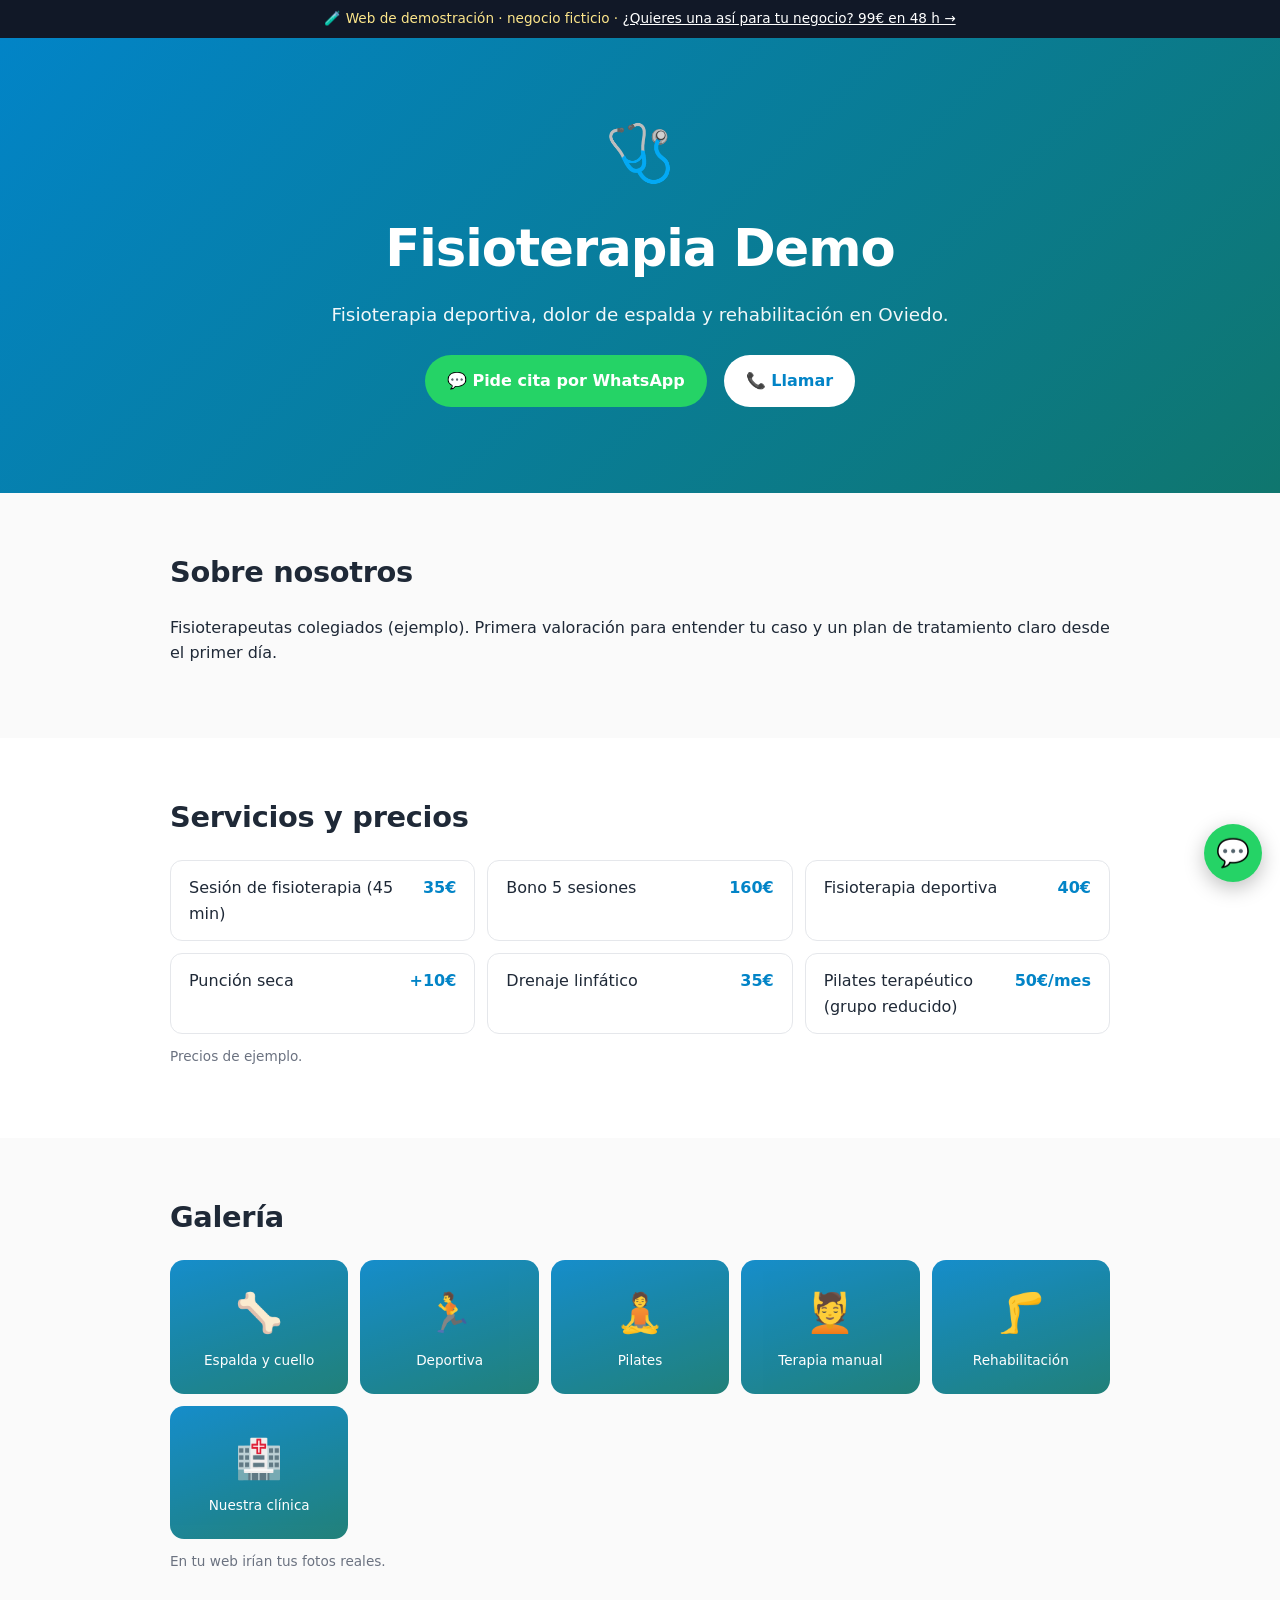
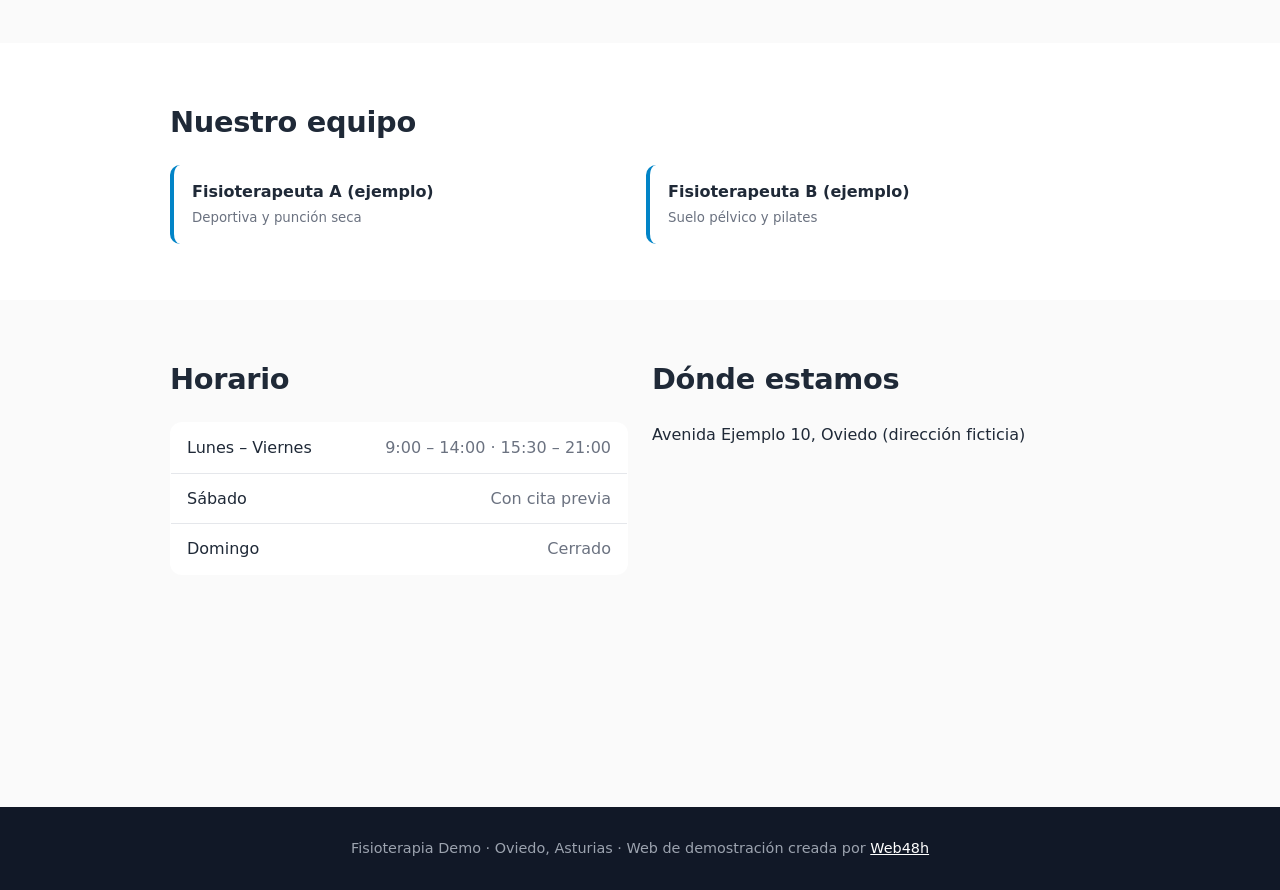
==== site/demo-fisioterapia/index.html @ c32708bf "Web48h offer page + 3 demo one-pagers" ====
<!DOCTYPE html>
<html lang="es"><head><meta charset="utf-8"><meta name="viewport" content="width=device-width, initial-scale=1">
<title>Fisioterapia Demo · Clínica de fisioterapia en Oviedo (web de demostración)</title>
<meta name="description" content="Fisioterapia deportiva, dolor de espalda y rehabilitación en Oviedo. — Web de demostración de un negocio ficticio.">
<meta name="robots" content="noindex">
<style>
:root{--c1:#0284c7;--c2:#0f766e;--ink:#1f2937;--muted:#6b7280;--line:#e5e7eb}
*{box-sizing:border-box}body{margin:0;font-family:system-ui,-apple-system,"Segoe UI",Roboto,Arial,sans-serif;color:var(--ink);line-height:1.6;background:#fafafa}
.demo-bar{background:#111827;color:#fde68a;text-align:center;font-size:.85rem;padding:8px 12px}
.demo-bar a{color:#fff}
.wrap{max-width:980px;margin:0 auto;padding:0 20px}
.hero{background:linear-gradient(135deg,var(--c1),var(--c2));color:#fff;padding:70px 0 80px;text-align:center}
.hero .e{font-size:3.5rem}.hero h1{font-size:clamp(2rem,6vw,3.2rem);margin:.2em 0;letter-spacing:-.02em}
.hero p{font-size:1.15rem;opacity:.95;max-width:620px;margin:0 auto 20px}
.btn{display:inline-block;padding:13px 22px;border-radius:999px;font-weight:700;text-decoration:none;margin:6px}
.wa{background:#25d366;color:#fff}.call{background:#fff;color:var(--c1)}
section{padding:56px 0}h2{font-size:1.8rem;margin:0 0 20px;letter-spacing:-.01em}
.svc{display:grid;grid-template-columns:repeat(auto-fit,minmax(260px,1fr));gap:12px}
.svc div{background:#fff;border:1px solid var(--line);border-radius:12px;padding:14px 18px;display:flex;justify-content:space-between;gap:10px}
.svc b{color:var(--c1);white-space:nowrap}
.gal{display:grid;grid-template-columns:repeat(auto-fit,minmax(150px,1fr));gap:12px}
.ph{aspect-ratio:4/3;border-radius:14px;background:linear-gradient(160deg,var(--c1),var(--c2));color:#fff;display:flex;flex-direction:column;align-items:center;justify-content:center;font-size:2.4rem;opacity:.92}
.ph span{font-size:.85rem;margin-top:6px}
.two{display:grid;grid-template-columns:repeat(auto-fit,minmax(280px,1fr));gap:24px}
table{width:100%;border-collapse:collapse;background:#fff;border-radius:12px;overflow:hidden;border:1px solid var(--line)}
td{padding:12px 16px;border-bottom:1px solid var(--line)}td:last-child{text-align:right;color:var(--muted)}
iframe{width:100%;height:280px;border:0;border-radius:12px}
.cards{display:grid;grid-template-columns:repeat(auto-fit,minmax(240px,1fr));gap:12px}
.cards div{background:#fff;border-left:4px solid var(--c1);border-radius:10px;padding:14px 18px}
.cards small{color:var(--muted)}
.float{position:fixed;right:18px;bottom:18px;background:#25d366;color:#fff;width:58px;height:58px;border-radius:50%;display:flex;align-items:center;justify-content:center;font-size:1.7rem;text-decoration:none;box-shadow:0 6px 20px rgba(0,0,0,.25)}
footer{background:#111827;color:#9ca3af;padding:30px 0;text-align:center;font-size:.9rem}footer a{color:#fff}
</style></head><body>
<div class="demo-bar">🧪 Web de demostración · negocio ficticio · <a href="../">¿Quieres una así para tu negocio? 99€ en 48 h →</a></div>
<header class="hero"><div class="wrap">
<div class="e">🩺</div><h1>Fisioterapia Demo</h1><p>Fisioterapia deportiva, dolor de espalda y rehabilitación en Oviedo.</p>
<a class="btn wa" href="#" onclick="alert('Demo: aquí iría el enlace a tu WhatsApp');return false">💬 Pide cita por WhatsApp</a>
<a class="btn call" href="#" onclick="alert('Demo: aquí iría tu teléfono');return false">📞 Llamar</a>
</div></header>
<section><div class="wrap"><h2>Sobre nosotros</h2><p>Fisioterapeutas colegiados (ejemplo). Primera valoración para entender tu caso y un plan de tratamiento claro desde el primer día.</p></div></section>
<section style="background:#fff"><div class="wrap"><h2>Servicios y precios</h2><div class="svc"><div><span>Sesión de fisioterapia (45 min)</span><b>35€</b></div><div><span>Bono 5 sesiones</span><b>160€</b></div><div><span>Fisioterapia deportiva</span><b>40€</b></div><div><span>Punción seca</span><b>+10€</b></div><div><span>Drenaje linfático</span><b>35€</b></div><div><span>Pilates terapéutico (grupo reducido)</span><b>50€/mes</b></div></div>
<p style="color:#6b7280;font-size:.85rem;margin-top:12px">Precios de ejemplo.</p></div></section>
<section><div class="wrap"><h2>Galería</h2><div class="gal"><div class="ph">🦴<span>Espalda y cuello</span></div><div class="ph">🏃<span>Deportiva</span></div><div class="ph">🧘<span>Pilates</span></div><div class="ph">💆<span>Terapia manual</span></div><div class="ph">🦵<span>Rehabilitación</span></div><div class="ph">🏥<span>Nuestra clínica</span></div></div>
<p style="color:#6b7280;font-size:.85rem;margin-top:12px">En tu web irían tus fotos reales.</p></div></section>
<section style="background:#fff"><div class="wrap"><h2>Nuestro equipo</h2><div class="cards"><div><b>Fisioterapeuta A (ejemplo)</b><br><small>Deportiva y punción seca</small></div><div><b>Fisioterapeuta B (ejemplo)</b><br><small>Suelo pélvico y pilates</small></div></div></div></section>
<section><div class="wrap two">
<div><h2>Horario</h2><table><tr><td>Lunes – Viernes</td><td>9:00 – 14:00 · 15:30 – 21:00</td></tr><tr><td>Sábado</td><td>Con cita previa</td></tr><tr><td>Domingo</td><td>Cerrado</td></tr></table></div>
<div><h2>Dónde estamos</h2><p style="margin-top:0">Avenida Ejemplo 10, Oviedo (dirección ficticia)</p>
<iframe loading="lazy" title="Mapa Oviedo" src="https://www.google.com/maps?q=Oviedo,+Asturias&output=embed"></iframe></div>
</div></section>
<footer><div class="wrap">Fisioterapia Demo · Oviedo, Asturias · Web de demostración creada por <a href="../">Web48h</a></div></footer>
<a class="float" href="#" aria-label="WhatsApp" onclick="alert('Demo: aquí iría el enlace a tu WhatsApp');return false">💬</a>
</body></html>
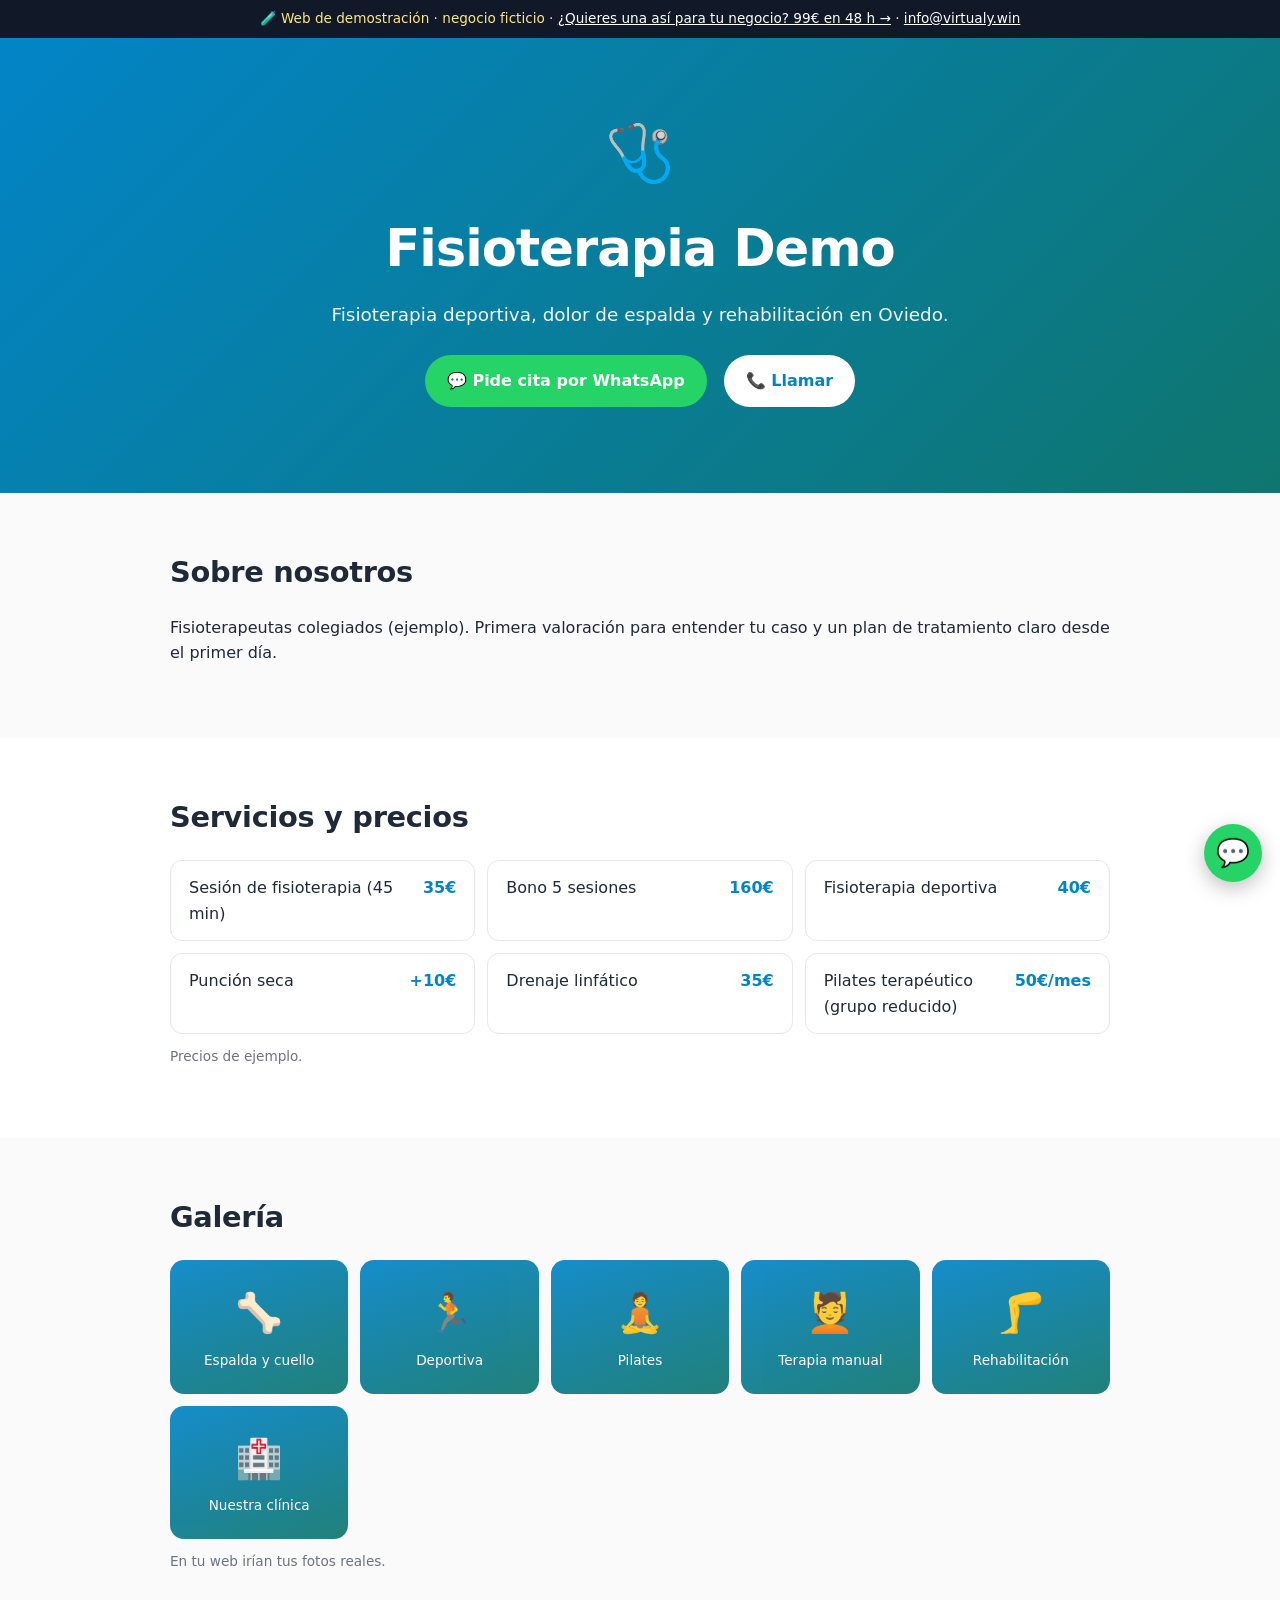
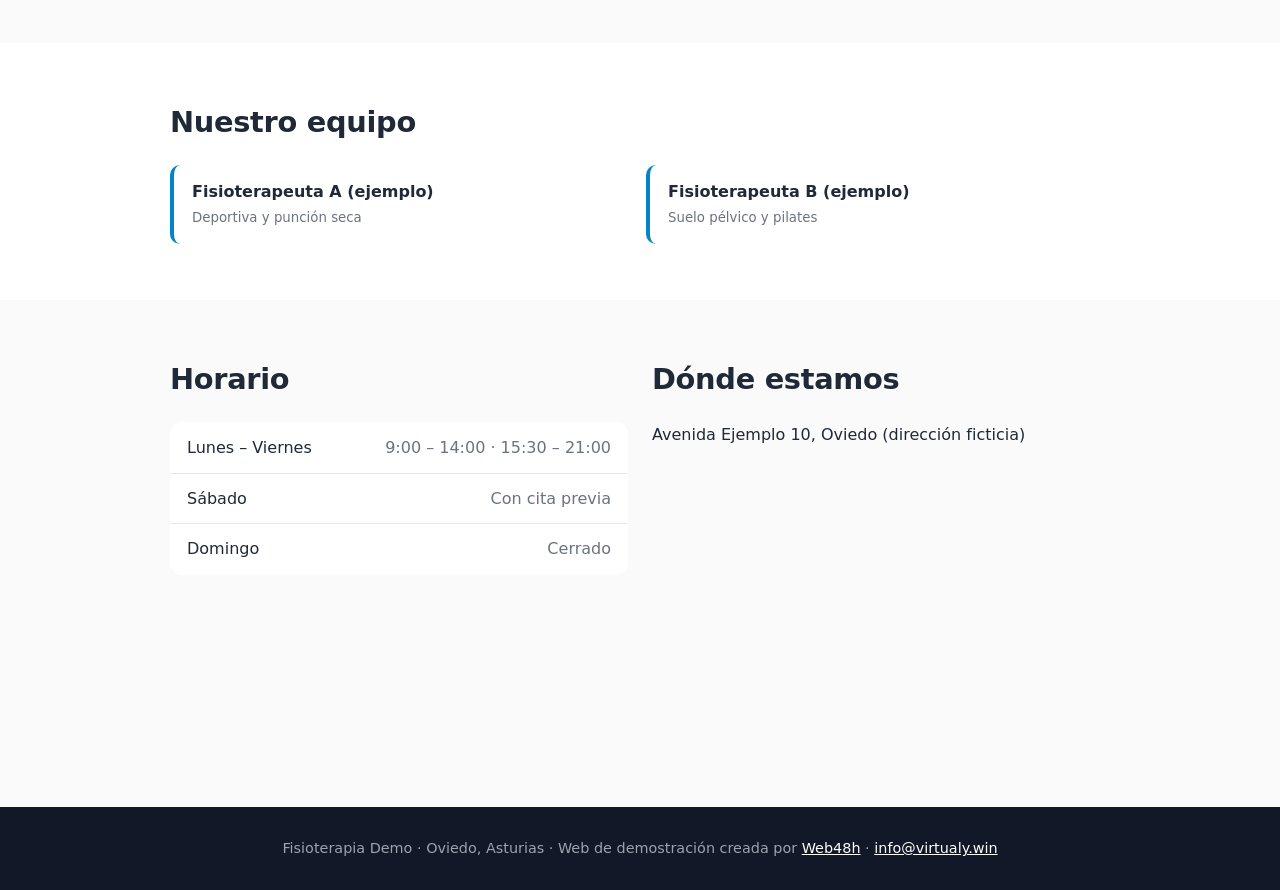
==== commit b7da3ae2: "Use info@virtualy.win as contact address" ====
--- a/site/demo-fisioterapia/index.html
+++ b/site/demo-fisioterapia/index.html
@@ -31,7 +31,7 @@
 .float{position:fixed;right:18px;bottom:18px;background:#25d366;color:#fff;width:58px;height:58px;border-radius:50%;display:flex;align-items:center;justify-content:center;font-size:1.7rem;text-decoration:none;box-shadow:0 6px 20px rgba(0,0,0,.25)}
 footer{background:#111827;color:#9ca3af;padding:30px 0;text-align:center;font-size:.9rem}footer a{color:#fff}
 </style></head><body>
-<div class="demo-bar">🧪 Web de demostración · negocio ficticio · <a href="../">¿Quieres una así para tu negocio? 99€ en 48 h →</a></div>
+<div class="demo-bar">🧪 Web de demostración · negocio ficticio · <a href="../">¿Quieres una así para tu negocio? 99€ en 48 h →</a> · <a href="mailto:info@virtualy.win?subject=Quiero%20mi%20web%20en%2048h">info@virtualy.win</a></div>
 <header class="hero"><div class="wrap">
 <div class="e">🩺</div><h1>Fisioterapia Demo</h1><p>Fisioterapia deportiva, dolor de espalda y rehabilitación en Oviedo.</p>
 <a class="btn wa" href="#" onclick="alert('Demo: aquí iría el enlace a tu WhatsApp');return false">💬 Pide cita por WhatsApp</a>
@@ -48,6 +48,6 @@
 <div><h2>Dónde estamos</h2><p style="margin-top:0">Avenida Ejemplo 10, Oviedo (dirección ficticia)</p>
 <iframe loading="lazy" title="Mapa Oviedo" src="https://www.google.com/maps?q=Oviedo,+Asturias&output=embed"></iframe></div>
 </div></section>
-<footer><div class="wrap">Fisioterapia Demo · Oviedo, Asturias · Web de demostración creada por <a href="../">Web48h</a></div></footer>
+<footer><div class="wrap">Fisioterapia Demo · Oviedo, Asturias · Web de demostración creada por <a href="../">Web48h</a> · <a href="mailto:info@virtualy.win?subject=Quiero%20mi%20web%20en%2048h">info@virtualy.win</a></div></footer>
 <a class="float" href="#" aria-label="WhatsApp" onclick="alert('Demo: aquí iría el enlace a tu WhatsApp');return false">💬</a>
 </body></html>
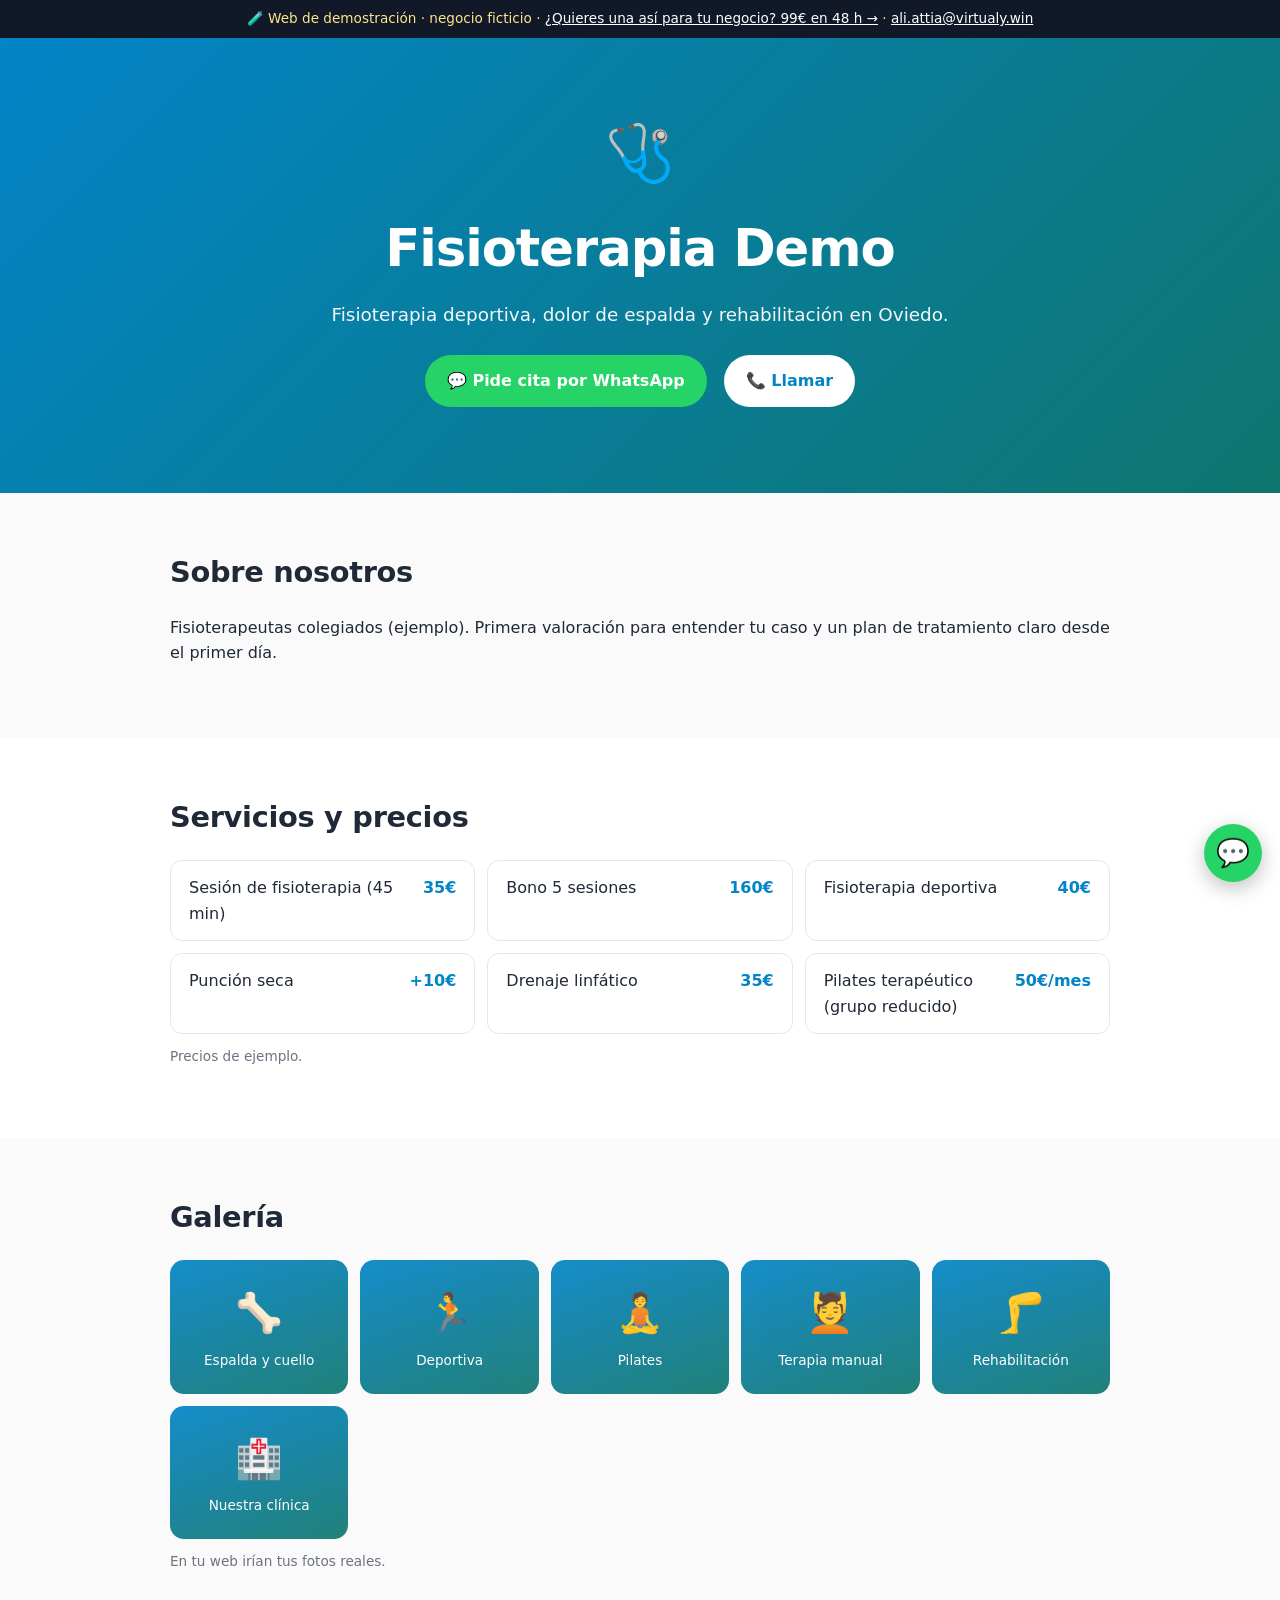
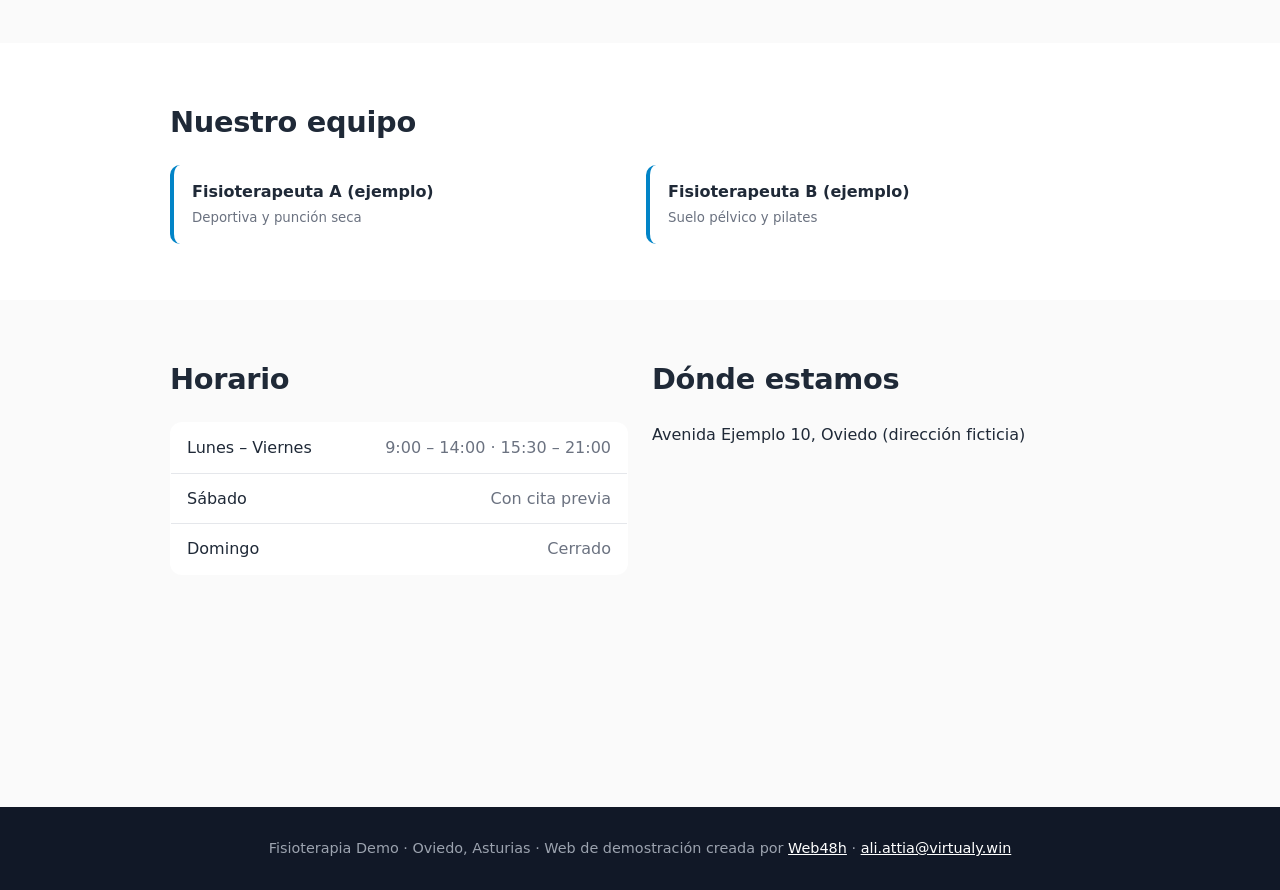
==== commit ee53b315: "Contact: ali.attia@virtualy.win" ====
--- a/site/demo-fisioterapia/index.html
+++ b/site/demo-fisioterapia/index.html
@@ -31,7 +31,7 @@
 .float{position:fixed;right:18px;bottom:18px;background:#25d366;color:#fff;width:58px;height:58px;border-radius:50%;display:flex;align-items:center;justify-content:center;font-size:1.7rem;text-decoration:none;box-shadow:0 6px 20px rgba(0,0,0,.25)}
 footer{background:#111827;color:#9ca3af;padding:30px 0;text-align:center;font-size:.9rem}footer a{color:#fff}
 </style></head><body>
-<div class="demo-bar">🧪 Web de demostración · negocio ficticio · <a href="../">¿Quieres una así para tu negocio? 99€ en 48 h →</a> · <a href="mailto:info@virtualy.win?subject=Quiero%20mi%20web%20en%2048h">info@virtualy.win</a></div>
+<div class="demo-bar">🧪 Web de demostración · negocio ficticio · <a href="../">¿Quieres una así para tu negocio? 99€ en 48 h →</a> · <a href="mailto:ali.attia@virtualy.win?subject=Quiero%20mi%20web%20en%2048h">ali.attia@virtualy.win</a></div>
 <header class="hero"><div class="wrap">
 <div class="e">🩺</div><h1>Fisioterapia Demo</h1><p>Fisioterapia deportiva, dolor de espalda y rehabilitación en Oviedo.</p>
 <a class="btn wa" href="#" onclick="alert('Demo: aquí iría el enlace a tu WhatsApp');return false">💬 Pide cita por WhatsApp</a>
@@ -48,6 +48,6 @@
 <div><h2>Dónde estamos</h2><p style="margin-top:0">Avenida Ejemplo 10, Oviedo (dirección ficticia)</p>
 <iframe loading="lazy" title="Mapa Oviedo" src="https://www.google.com/maps?q=Oviedo,+Asturias&output=embed"></iframe></div>
 </div></section>
-<footer><div class="wrap">Fisioterapia Demo · Oviedo, Asturias · Web de demostración creada por <a href="../">Web48h</a> · <a href="mailto:info@virtualy.win?subject=Quiero%20mi%20web%20en%2048h">info@virtualy.win</a></div></footer>
+<footer><div class="wrap">Fisioterapia Demo · Oviedo, Asturias · Web de demostración creada por <a href="../">Web48h</a> · <a href="mailto:ali.attia@virtualy.win?subject=Quiero%20mi%20web%20en%2048h">ali.attia@virtualy.win</a></div></footer>
 <a class="float" href="#" aria-label="WhatsApp" onclick="alert('Demo: aquí iría el enlace a tu WhatsApp');return false">💬</a>
 </body></html>
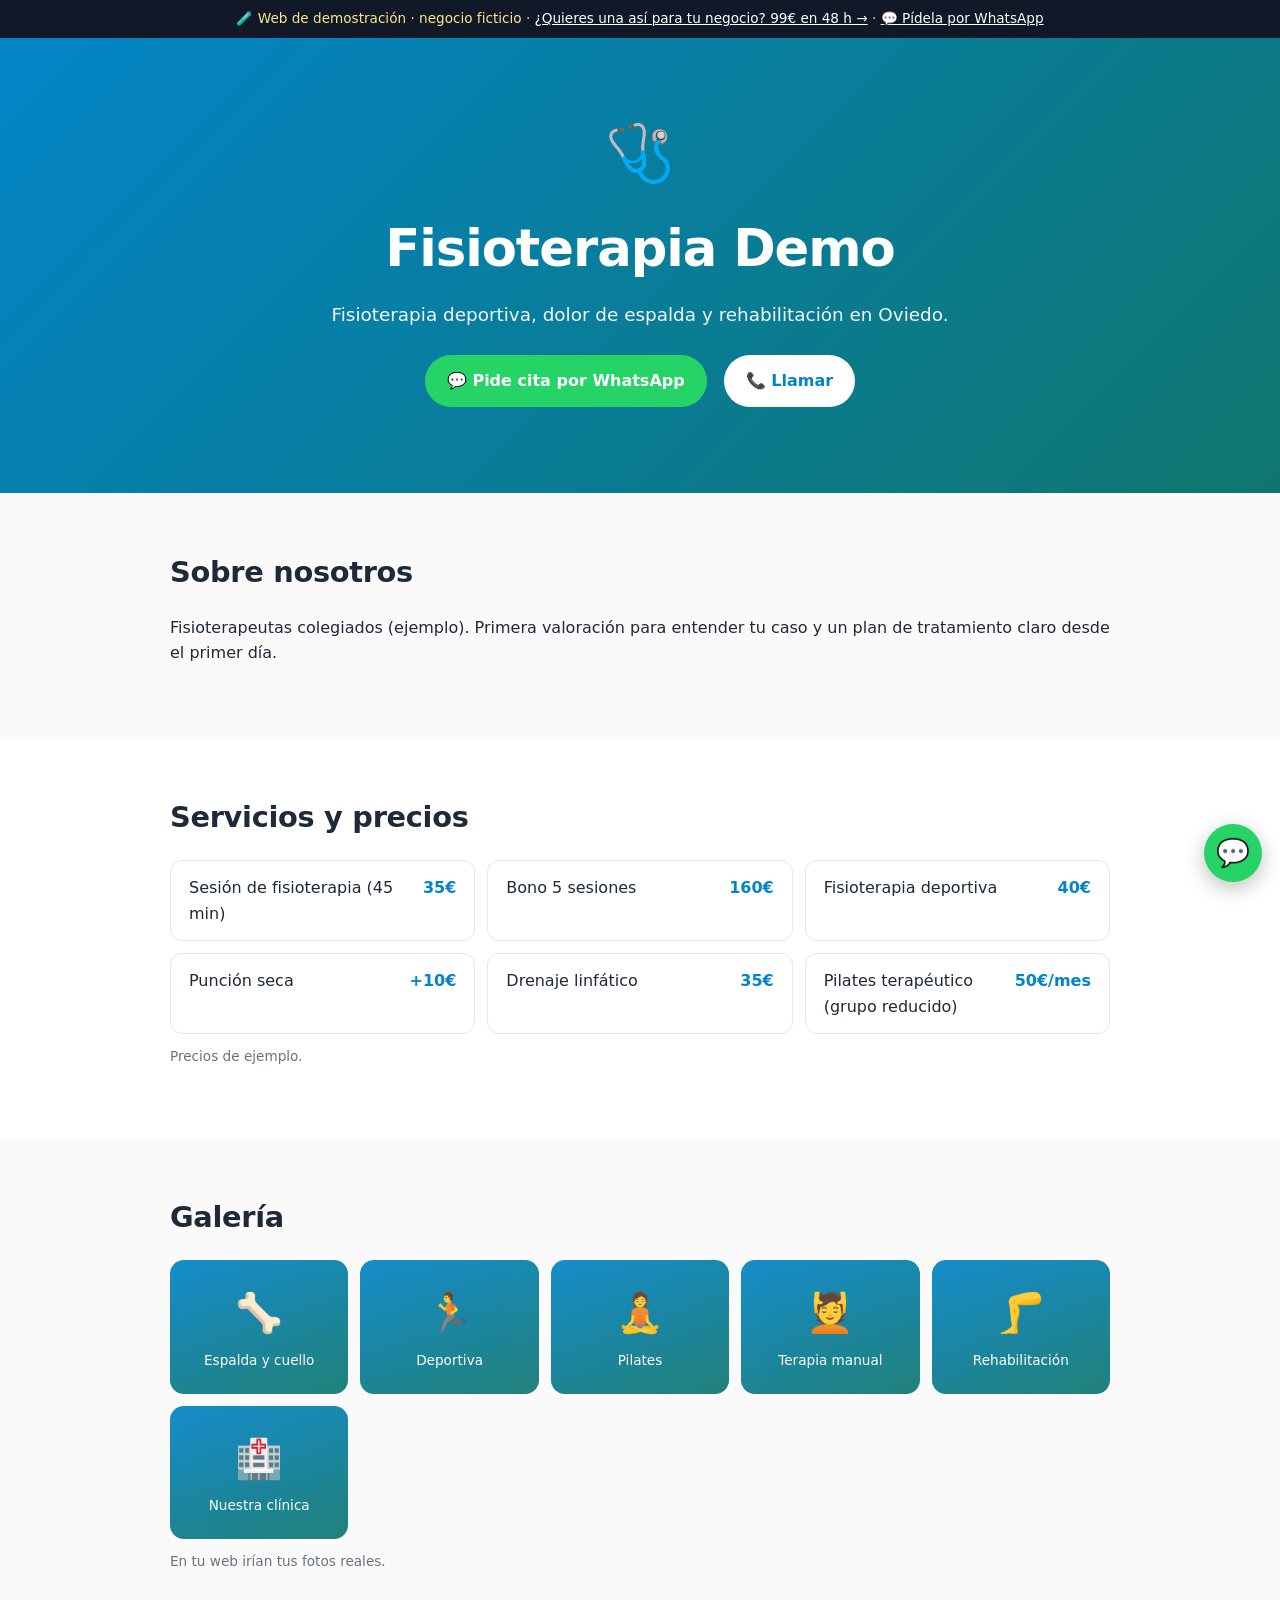
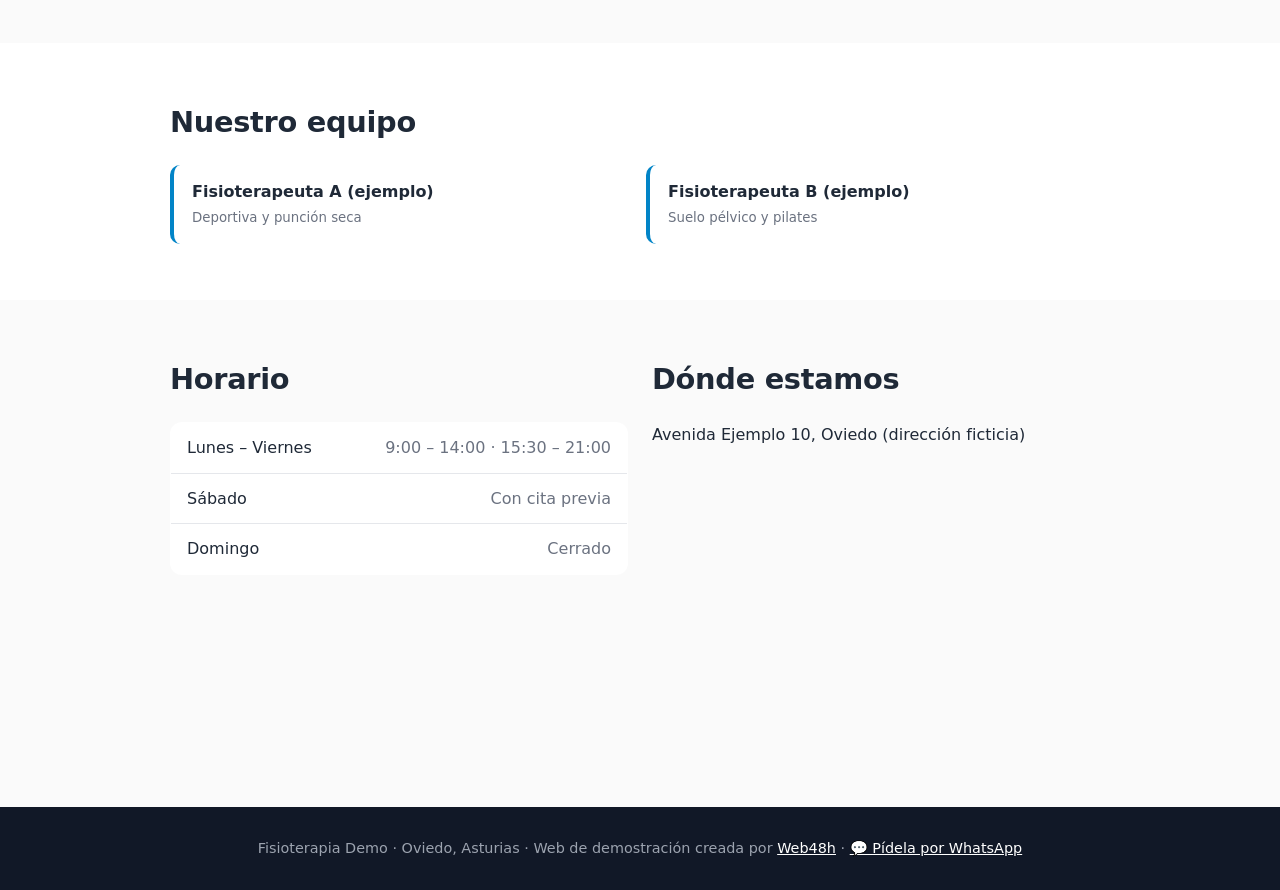
==== commit 36db22db: "WhatsApp as main CTA; email secondary" ====
--- a/site/demo-fisioterapia/index.html
+++ b/site/demo-fisioterapia/index.html
@@ -31,7 +31,7 @@
 .float{position:fixed;right:18px;bottom:18px;background:#25d366;color:#fff;width:58px;height:58px;border-radius:50%;display:flex;align-items:center;justify-content:center;font-size:1.7rem;text-decoration:none;box-shadow:0 6px 20px rgba(0,0,0,.25)}
 footer{background:#111827;color:#9ca3af;padding:30px 0;text-align:center;font-size:.9rem}footer a{color:#fff}
 </style></head><body>
-<div class="demo-bar">🧪 Web de demostración · negocio ficticio · <a href="../">¿Quieres una así para tu negocio? 99€ en 48 h →</a> · <a href="mailto:ali.attia@virtualy.win?subject=Quiero%20mi%20web%20en%2048h">ali.attia@virtualy.win</a></div>
+<div class="demo-bar">🧪 Web de demostración · negocio ficticio · <a href="../">¿Quieres una así para tu negocio? 99€ en 48 h →</a> · <a href="https://wa.me/34677372245?text=Hola%20Ali%2C%20quiero%20mi%20web%20en%2048h%20por%2099%E2%82%AC.%20Mi%20negocio%20es%3A%20" target="_blank" rel="noopener">💬 Pídela por WhatsApp</a></div>
 <header class="hero"><div class="wrap">
 <div class="e">🩺</div><h1>Fisioterapia Demo</h1><p>Fisioterapia deportiva, dolor de espalda y rehabilitación en Oviedo.</p>
 <a class="btn wa" href="#" onclick="alert('Demo: aquí iría el enlace a tu WhatsApp');return false">💬 Pide cita por WhatsApp</a>
@@ -48,6 +48,6 @@
 <div><h2>Dónde estamos</h2><p style="margin-top:0">Avenida Ejemplo 10, Oviedo (dirección ficticia)</p>
 <iframe loading="lazy" title="Mapa Oviedo" src="https://www.google.com/maps?q=Oviedo,+Asturias&output=embed"></iframe></div>
 </div></section>
-<footer><div class="wrap">Fisioterapia Demo · Oviedo, Asturias · Web de demostración creada por <a href="../">Web48h</a> · <a href="mailto:ali.attia@virtualy.win?subject=Quiero%20mi%20web%20en%2048h">ali.attia@virtualy.win</a></div></footer>
+<footer><div class="wrap">Fisioterapia Demo · Oviedo, Asturias · Web de demostración creada por <a href="../">Web48h</a> · <a href="https://wa.me/34677372245?text=Hola%20Ali%2C%20quiero%20mi%20web%20en%2048h%20por%2099%E2%82%AC.%20Mi%20negocio%20es%3A%20" target="_blank" rel="noopener">💬 Pídela por WhatsApp</a></div></footer>
 <a class="float" href="#" aria-label="WhatsApp" onclick="alert('Demo: aquí iría el enlace a tu WhatsApp');return false">💬</a>
 </body></html>
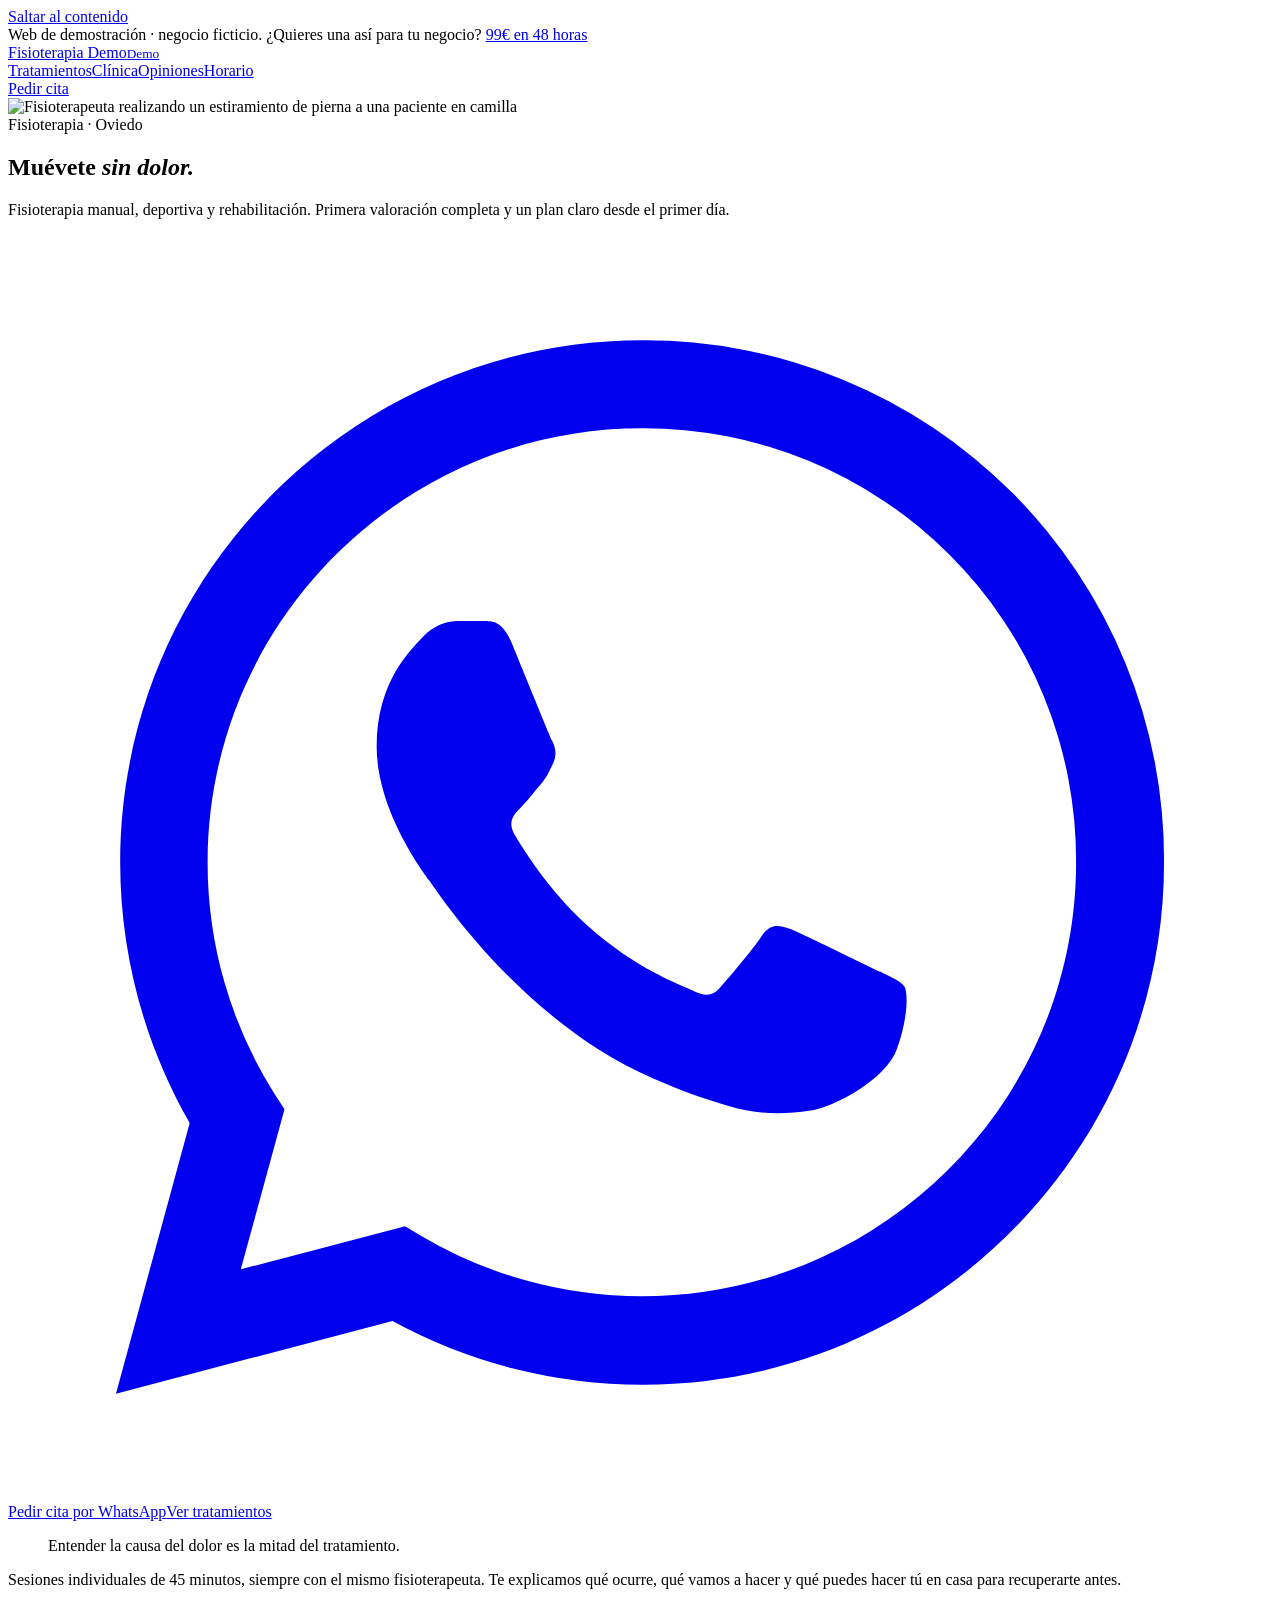
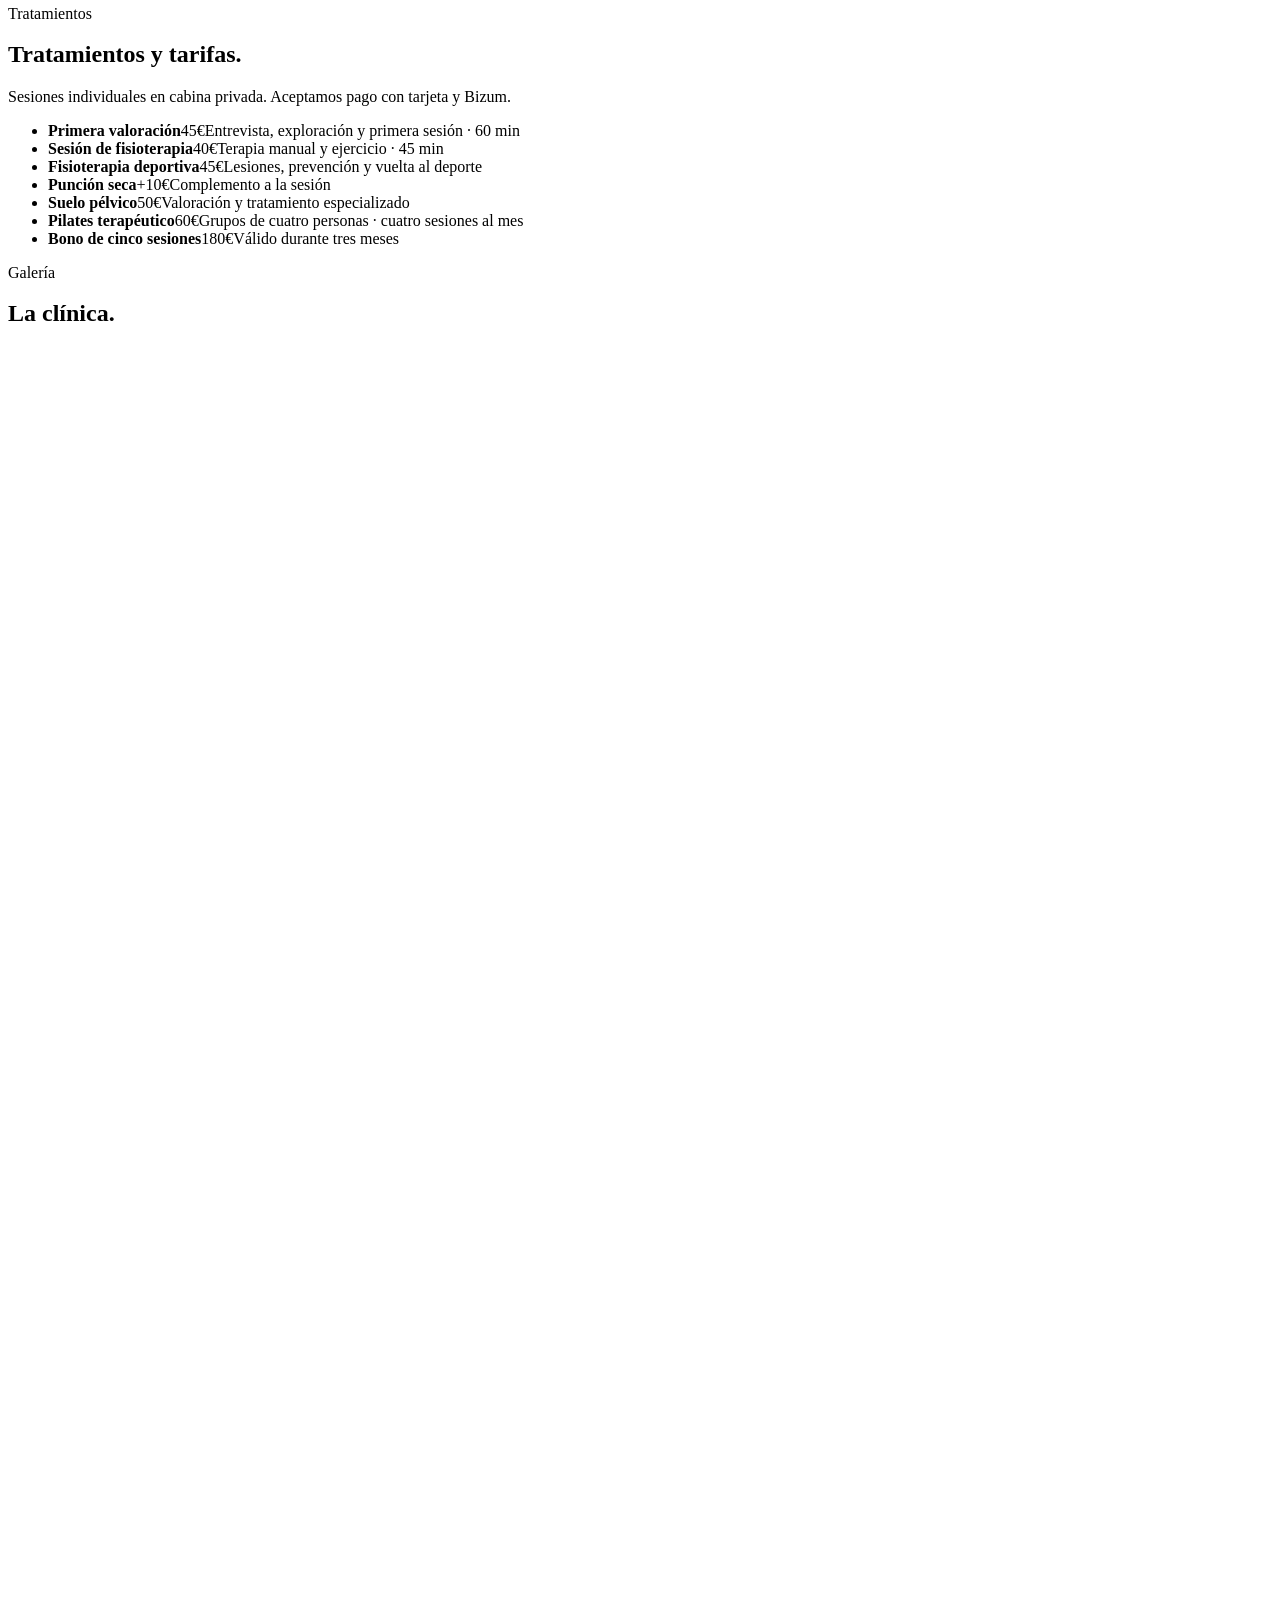
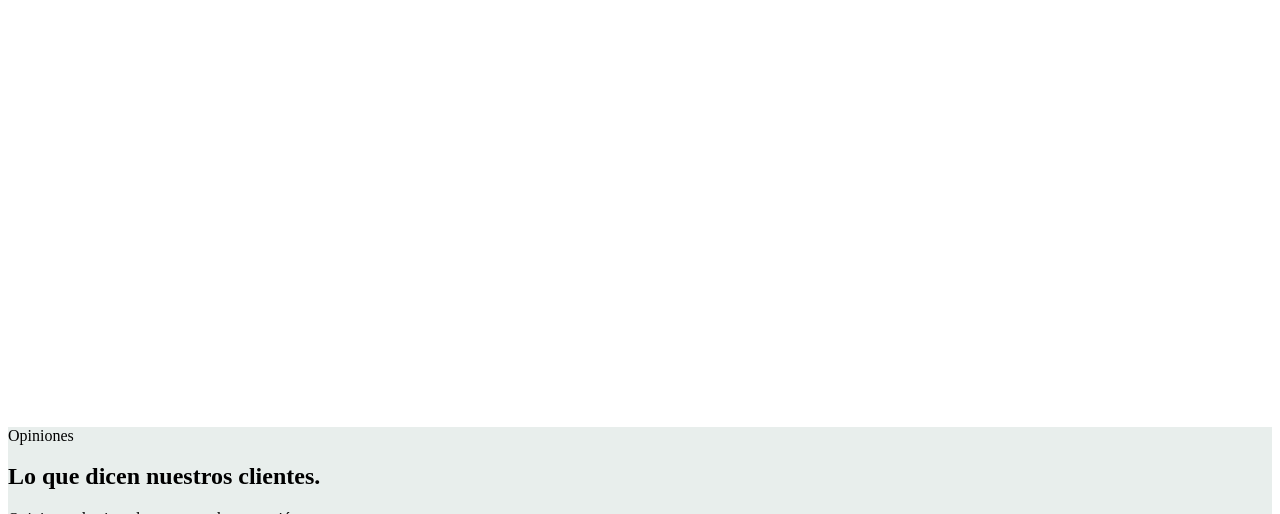
==== commit 1a04a25c: "v2 redesign: premium minimal offer page + 3 demos, shared layout/partials, SEO-ready head, self-host" ====
--- a/site/demo-fisioterapia/index.html
+++ b/site/demo-fisioterapia/index.html
@@ -1,53 +1,134 @@
-<!DOCTYPE html>
-<html lang="es"><head><meta charset="utf-8"><meta name="viewport" content="width=device-width, initial-scale=1">
-<title>Fisioterapia Demo · Clínica de fisioterapia en Oviedo (web de demostración)</title>
-<meta name="description" content="Fisioterapia deportiva, dolor de espalda y rehabilitación en Oviedo. — Web de demostración de un negocio ficticio.">
-<meta name="robots" content="noindex">
-<style>
-:root{--c1:#0284c7;--c2:#0f766e;--ink:#1f2937;--muted:#6b7280;--line:#e5e7eb}
-*{box-sizing:border-box}body{margin:0;font-family:system-ui,-apple-system,"Segoe UI",Roboto,Arial,sans-serif;color:var(--ink);line-height:1.6;background:#fafafa}
-.demo-bar{background:#111827;color:#fde68a;text-align:center;font-size:.85rem;padding:8px 12px}
-.demo-bar a{color:#fff}
-.wrap{max-width:980px;margin:0 auto;padding:0 20px}
-.hero{background:linear-gradient(135deg,var(--c1),var(--c2));color:#fff;padding:70px 0 80px;text-align:center}
-.hero .e{font-size:3.5rem}.hero h1{font-size:clamp(2rem,6vw,3.2rem);margin:.2em 0;letter-spacing:-.02em}
-.hero p{font-size:1.15rem;opacity:.95;max-width:620px;margin:0 auto 20px}
-.btn{display:inline-block;padding:13px 22px;border-radius:999px;font-weight:700;text-decoration:none;margin:6px}
-.wa{background:#25d366;color:#fff}.call{background:#fff;color:var(--c1)}
-section{padding:56px 0}h2{font-size:1.8rem;margin:0 0 20px;letter-spacing:-.01em}
-.svc{display:grid;grid-template-columns:repeat(auto-fit,minmax(260px,1fr));gap:12px}
-.svc div{background:#fff;border:1px solid var(--line);border-radius:12px;padding:14px 18px;display:flex;justify-content:space-between;gap:10px}
-.svc b{color:var(--c1);white-space:nowrap}
-.gal{display:grid;grid-template-columns:repeat(auto-fit,minmax(150px,1fr));gap:12px}
-.ph{aspect-ratio:4/3;border-radius:14px;background:linear-gradient(160deg,var(--c1),var(--c2));color:#fff;display:flex;flex-direction:column;align-items:center;justify-content:center;font-size:2.4rem;opacity:.92}
-.ph span{font-size:.85rem;margin-top:6px}
-.two{display:grid;grid-template-columns:repeat(auto-fit,minmax(280px,1fr));gap:24px}
-table{width:100%;border-collapse:collapse;background:#fff;border-radius:12px;overflow:hidden;border:1px solid var(--line)}
-td{padding:12px 16px;border-bottom:1px solid var(--line)}td:last-child{text-align:right;color:var(--muted)}
-iframe{width:100%;height:280px;border:0;border-radius:12px}
-.cards{display:grid;grid-template-columns:repeat(auto-fit,minmax(240px,1fr));gap:12px}
-.cards div{background:#fff;border-left:4px solid var(--c1);border-radius:10px;padding:14px 18px}
-.cards small{color:var(--muted)}
-.float{position:fixed;right:18px;bottom:18px;background:#25d366;color:#fff;width:58px;height:58px;border-radius:50%;display:flex;align-items:center;justify-content:center;font-size:1.7rem;text-decoration:none;box-shadow:0 6px 20px rgba(0,0,0,.25)}
-footer{background:#111827;color:#9ca3af;padding:30px 0;text-align:center;font-size:.9rem}footer a{color:#fff}
-</style></head><body>
-<div class="demo-bar">🧪 Web de demostración · negocio ficticio · <a href="../">¿Quieres una así para tu negocio? 99€ en 48 h →</a> · <a href="https://wa.me/34677372245?text=Hola%20Ali%2C%20quiero%20mi%20web%20en%2048h%20por%2099%E2%82%AC.%20Mi%20negocio%20es%3A%20" target="_blank" rel="noopener">💬 Pídela por WhatsApp</a></div>
-<header class="hero"><div class="wrap">
-<div class="e">🩺</div><h1>Fisioterapia Demo</h1><p>Fisioterapia deportiva, dolor de espalda y rehabilitación en Oviedo.</p>
-<a class="btn wa" href="#" onclick="alert('Demo: aquí iría el enlace a tu WhatsApp');return false">💬 Pide cita por WhatsApp</a>
-<a class="btn call" href="#" onclick="alert('Demo: aquí iría tu teléfono');return false">📞 Llamar</a>
-</div></header>
-<section><div class="wrap"><h2>Sobre nosotros</h2><p>Fisioterapeutas colegiados (ejemplo). Primera valoración para entender tu caso y un plan de tratamiento claro desde el primer día.</p></div></section>
-<section style="background:#fff"><div class="wrap"><h2>Servicios y precios</h2><div class="svc"><div><span>Sesión de fisioterapia (45 min)</span><b>35€</b></div><div><span>Bono 5 sesiones</span><b>160€</b></div><div><span>Fisioterapia deportiva</span><b>40€</b></div><div><span>Punción seca</span><b>+10€</b></div><div><span>Drenaje linfático</span><b>35€</b></div><div><span>Pilates terapéutico (grupo reducido)</span><b>50€/mes</b></div></div>
-<p style="color:#6b7280;font-size:.85rem;margin-top:12px">Precios de ejemplo.</p></div></section>
-<section><div class="wrap"><h2>Galería</h2><div class="gal"><div class="ph">🦴<span>Espalda y cuello</span></div><div class="ph">🏃<span>Deportiva</span></div><div class="ph">🧘<span>Pilates</span></div><div class="ph">💆<span>Terapia manual</span></div><div class="ph">🦵<span>Rehabilitación</span></div><div class="ph">🏥<span>Nuestra clínica</span></div></div>
-<p style="color:#6b7280;font-size:.85rem;margin-top:12px">En tu web irían tus fotos reales.</p></div></section>
-<section style="background:#fff"><div class="wrap"><h2>Nuestro equipo</h2><div class="cards"><div><b>Fisioterapeuta A (ejemplo)</b><br><small>Deportiva y punción seca</small></div><div><b>Fisioterapeuta B (ejemplo)</b><br><small>Suelo pélvico y pilates</small></div></div></div></section>
-<section><div class="wrap two">
-<div><h2>Horario</h2><table><tr><td>Lunes – Viernes</td><td>9:00 – 14:00 · 15:30 – 21:00</td></tr><tr><td>Sábado</td><td>Con cita previa</td></tr><tr><td>Domingo</td><td>Cerrado</td></tr></table></div>
-<div><h2>Dónde estamos</h2><p style="margin-top:0">Avenida Ejemplo 10, Oviedo (dirección ficticia)</p>
-<iframe loading="lazy" title="Mapa Oviedo" src="https://www.google.com/maps?q=Oviedo,+Asturias&output=embed"></iframe></div>
-</div></section>
-<footer><div class="wrap">Fisioterapia Demo · Oviedo, Asturias · Web de demostración creada por <a href="../">Web48h</a> · <a href="https://wa.me/34677372245?text=Hola%20Ali%2C%20quiero%20mi%20web%20en%2048h%20por%2099%E2%82%AC.%20Mi%20negocio%20es%3A%20" target="_blank" rel="noopener">💬 Pídela por WhatsApp</a></div></footer>
-<a class="float" href="#" aria-label="WhatsApp" onclick="alert('Demo: aquí iría el enlace a tu WhatsApp');return false">💬</a>
-</body></html>
+<!doctype html>
+<html lang="es">
+<head>
+<meta charset="utf-8">
+<meta name="viewport" content="width=device-width, initial-scale=1, viewport-fit=cover">
+<title>Fisioterapia Demo · Fisioterapia en Oviedo (web de demostración)</title>
+<meta name="description" content="Fisioterapia manual, deportiva y rehabilitación. Primera valoración completa y un plan claro desde el primer día. Web de demostración de un negocio ficticio.">
+<meta name="robots" content="noindex, follow">
+<link rel="canonical" href="https://ali-webs-48h.netlify.app/demo-fisioterapia/">
+<meta name="theme-color" content="#f3f5f4">
+<meta property="og:type" content="website">
+<meta property="og:locale" content="es_ES">
+<meta property="og:site_name" content="Virtualy · Webs en 48 horas">
+<meta property="og:title" content="Fisioterapia Demo · Fisioterapia en Oviedo (web de demostración)">
+<meta property="og:description" content="Fisioterapia manual, deportiva y rehabilitación. Primera valoración completa y un plan claro desde el primer día. Web de demostración de un negocio ficticio.">
+<meta property="og:url" content="https://ali-webs-48h.netlify.app/demo-fisioterapia/">
+<meta property="og:image" content="https://ali-webs-48h.netlify.app/assets/shots/demo-fisioterapia-og.jpg">
+<meta property="og:image:width" content="1200">
+<meta property="og:image:height" content="630">
+<meta name="twitter:card" content="summary_large_image">
+<link rel="icon" href="/favicon.svg" type="image/svg+xml">
+<link rel="icon" href="/favicon-32.png" sizes="32x32" type="image/png">
+<link rel="apple-touch-icon" href="/apple-touch-icon.png">
+<link rel="preload" href="/assets/fonts/montserrat.woff2" as="font" type="font/woff2" crossorigin>
+<link rel="stylesheet" href="/assets/css/base.css">
+<link rel="stylesheet" href="/assets/css/demo.css">
+<style>:root{--bg:#f3f5f4;--bg-2:#e8eeec;--ink:#141a19;--muted:#5a6663;--accent:#2c6964;--accent-deep:#1f514d}</style>
+
+<script>
+(function(){var d=document.documentElement;d.classList.add('js');
+if(!('IntersectionObserver' in window)){d.classList.remove('js');return}
+var io=new IntersectionObserver(function(es){es.forEach(function(x){if(x.isIntersecting){x.target.classList.add('in');io.unobserve(x.target)}})},{rootMargin:'0px 0px -8% 0px'});
+document.addEventListener('DOMContentLoaded',function(){document.querySelectorAll('.reveal').forEach(function(el){io.observe(el)})});
+})();</script>
+</head>
+<body class="">
+<a class="skip" href="#main">Saltar al contenido</a>
+<div class="demobar">Web de demostración · negocio ficticio. ¿Quieres una así para tu negocio? <a href="/">99€ en 48 horas</a></div>
+<header class="dh">
+  <div class="wrap">
+    <a class="logo" href="#main">Fisioterapia Demo<small>Demo</small></a>
+    <nav class="dnav" aria-label="Secciones"><a href="#tratamientos">Tratamientos</a><a href="#galeria">Clínica</a><a href="#opiniones">Opiniones</a><a href="#visita">Horario</a></nav>
+    <a class="btn btn--ghost js-demo" href="#visita">Pedir cita</a>
+  </div>
+</header>
+<main id="main">
+<section class="dhero">
+  <div class="img"><img src="/assets/img/fisio-hero-900.webp" srcset="/assets/img/fisio-hero-900.webp 900w, /assets/img/fisio-hero-1800.webp 1800w" sizes="(min-width:960px) 50vw, 100vw" width="1800" height="1200" alt="Fisioterapeuta realizando un estiramiento de pierna a una paciente en camilla" fetchpriority="high" decoding="async"></div>
+  <div class="txt">
+    <span class="eyebrow">Fisioterapia · Oviedo</span>
+    <h1>Muévete <em>sin dolor.</em></h1>
+    <p>Fisioterapia manual, deportiva y rehabilitación. Primera valoración completa y un plan claro desde el primer día.</p>
+    <div class="ctas"><a class="btn btn--solid js-demo" href="#visita"><svg viewBox="0 0 24 24" aria-hidden="true" fill="currentColor"><path d="M12.04 2C6.58 2 2.13 6.45 2.13 11.91c0 1.75.46 3.45 1.32 4.95L2.05 22l5.25-1.38a9.9 9.9 0 0 0 4.74 1.21h.01c5.46 0 9.9-4.45 9.9-9.91A9.86 9.86 0 0 0 12.04 2zm0 18.15h-.01a8.2 8.2 0 0 1-4.19-1.15l-.3-.18-3.12.82.83-3.04-.2-.31a8.2 8.2 0 0 1-1.26-4.38c0-4.54 3.7-8.24 8.25-8.24a8.2 8.2 0 0 1 8.24 8.25c0 4.54-3.7 8.23-8.24 8.23zm4.52-6.16c-.25-.12-1.47-.72-1.69-.81-.23-.08-.39-.12-.56.13-.16.25-.64.81-.78.97-.14.17-.29.19-.54.06-.25-.12-1.05-.39-1.99-1.23-.74-.66-1.23-1.47-1.38-1.72-.14-.25-.02-.38.11-.51.11-.11.25-.29.37-.43.13-.15.17-.25.25-.42.08-.17.04-.31-.02-.43-.06-.13-.56-1.35-.76-1.84-.2-.48-.41-.42-.56-.43h-.48c-.17 0-.43.06-.66.31-.23.25-.87.85-.87 2.07 0 1.22.89 2.4 1.01 2.56.12.17 1.75 2.67 4.23 3.74.59.26 1.05.41 1.41.52.59.19 1.13.16 1.56.1.48-.07 1.47-.6 1.67-1.18.21-.58.21-1.07.14-1.18-.06-.1-.22-.16-.47-.29z"/></svg><span>Pedir cita por WhatsApp</span></a><a class="link" href="#tratamientos">Ver tratamientos</a></div>
+  </div>
+</section>
+
+<section class="ds">
+  <div class="wrap intro reveal">
+    <blockquote>Entender la causa del dolor es la mitad del tratamiento.</blockquote>
+    <p>Sesiones individuales de 45 minutos, siempre con el mismo fisioterapeuta. Te explicamos qué ocurre, qué vamos a hacer y qué puedes hacer tú en casa para recuperarte antes.</p>
+  </div>
+</section>
+
+<section class="ds" id="tratamientos" style="padding-top:0">
+  <div class="wrap">
+    <div class="dsh reveal"><div><span class="eyebrow">Tratamientos</span><h2 style="margin-top:18px">Tratamientos y tarifas.</h2></div><p>Sesiones individuales en cabina privada. Aceptamos pago con tarjeta y Bizum.</p></div>
+    <ul class="menu reveal"><li><b>Primera valoración</b><span class="p">45€</span><span class="d">Entrevista, exploración y primera sesión · 60 min</span></li>
+<li><b>Sesión de fisioterapia</b><span class="p">40€</span><span class="d">Terapia manual y ejercicio · 45 min</span></li>
+<li><b>Fisioterapia deportiva</b><span class="p">45€</span><span class="d">Lesiones, prevención y vuelta al deporte</span></li>
+<li><b>Punción seca</b><span class="p">+10€</span><span class="d">Complemento a la sesión</span></li>
+<li><b>Suelo pélvico</b><span class="p">50€</span><span class="d">Valoración y tratamiento especializado</span></li>
+<li><b>Pilates terapéutico</b><span class="p">60€</span><span class="d">Grupos de cuatro personas · cuatro sesiones al mes</span></li>
+<li><b>Bono de cinco sesiones</b><span class="p">180€</span><span class="d">Válido durante tres meses</span></li></ul>
+  </div>
+</section>
+
+<section class="ds" id="galeria" style="padding-top:0">
+  <div class="wrap">
+    <div class="dsh reveal"><div><span class="eyebrow">Galería</span><h2 style="margin-top:18px">La clínica.</h2></div></div>
+    <div class="gal reveal"><figure class="g1"><img src="/assets/img/fisio-1-600.webp" srcset="/assets/img/fisio-1-600.webp 600w, /assets/img/fisio-1-1200.webp 1200w" sizes="(min-width:900px) 60vw, 100vw" width="1200" height="800" alt="Sala de pilates terapéutico con máquinas reformer" loading="lazy" decoding="async"></figure>
+<figure class="g2"><img src="/assets/img/fisio-2-600.webp" srcset="/assets/img/fisio-2-600.webp 600w, /assets/img/fisio-2-1200.webp 1200w" sizes="(min-width:900px) 60vw, 100vw" width="1200" height="800" alt="Terapia de percusión en la planta del pie" loading="lazy" decoding="async"></figure>
+<figure class="g3"><img src="/assets/img/fisio-3-600.webp" srcset="/assets/img/fisio-3-600.webp 600w, /assets/img/fisio-3-1200.webp 1200w" sizes="(min-width:900px) 60vw, 100vw" width="1200" height="800" alt="Masaje terapéutico de espalda y hombros" loading="lazy" decoding="async"></figure>
+<figure class="g4"><img src="/assets/img/fisio-4-600.webp" srcset="/assets/img/fisio-4-600.webp 600w, /assets/img/fisio-4-1200.webp 1200w" sizes="(min-width:900px) 60vw, 100vw" width="1200" height="800" alt="Terapia manual en la zona lumbar" loading="lazy" decoding="async"></figure></div>
+  </div>
+</section>
+
+<section class="ds" id="opiniones" style="background:var(--bg-2)">
+  <div class="wrap">
+    <div class="dsh reveal"><div><span class="eyebrow">Opiniones</span><h2 style="margin-top:18px">Lo que dicen nuestros clientes.</h2></div><p>Opiniones de ejemplo para esta demostración.</p></div>
+    <div class="revs reveal"><figure><blockquote>Llegué con una lumbalgia de meses y en cuatro sesiones noté un cambio enorme.</blockquote><figcaption>Elena P. · Ejemplo</figcaption></figure>
+<figure><blockquote>Te explican todo con claridad y te dan ejercicios útiles para casa.</blockquote><figcaption>Diego A. · Ejemplo</figcaption></figure>
+<figure><blockquote>Me recuperé de una lesión de rodilla y volví a correr sin molestias.</blockquote><figcaption>Sara L. · Ejemplo</figcaption></figure></div>
+  </div>
+</section>
+
+<section class="ds" id="visita">
+  <div class="wrap visit">
+    <div class="reveal">
+      <span class="eyebrow">Visítanos</span>
+      <p class="addr" style="margin-top:18px">Avenida Ejemplo, 10<br>33004 Oviedo, Asturias</p>
+      <p class="muted" style="margin-top:12px">Dirección de ejemplo. Negocio ficticio.</p>
+      <a class="link" href="https://www.google.com/maps/search/?api=1&amp;query=Oviedo%2C%20Asturias" target="_blank" rel="noopener">Cómo llegar <svg viewBox="0 0 16 16" width="14" height="14" aria-hidden="true"><path d="M1 8h13M9 3l5 5-5 5" fill="none" stroke="currentColor" stroke-width="1.4"/></svg></a>
+    </div>
+    <div class="reveal">
+      <span class="eyebrow">Horario</span>
+      <ul class="hours" style="margin-top:18px"><li><span>Lunes a viernes</span><span>9:00–14:00 · 15:30–21:00</span></li>
+<li><span>Sábado</span><span>Con cita previa</span></li>
+<li><span>Domingo</span><span>Cerrado</span></li></ul>
+    </div>
+  </div>
+</section>
+
+<section class="ds book">
+  <div class="wrap reveal">
+    <div><h2>Pide tu primera valoración.</h2><p style="margin-top:20px">Cuéntanos brevemente qué te pasa y te proponemos el primer hueco disponible.</p></div>
+    <div class="ctas"><a class="btn btn--light js-demo" href="#visita"><svg viewBox="0 0 24 24" aria-hidden="true" fill="currentColor"><path d="M12.04 2C6.58 2 2.13 6.45 2.13 11.91c0 1.75.46 3.45 1.32 4.95L2.05 22l5.25-1.38a9.9 9.9 0 0 0 4.74 1.21h.01c5.46 0 9.9-4.45 9.9-9.91A9.86 9.86 0 0 0 12.04 2zm0 18.15h-.01a8.2 8.2 0 0 1-4.19-1.15l-.3-.18-3.12.82.83-3.04-.2-.31a8.2 8.2 0 0 1-1.26-4.38c0-4.54 3.7-8.24 8.25-8.24a8.2 8.2 0 0 1 8.24 8.25c0 4.54-3.7 8.23-8.24 8.23zm4.52-6.16c-.25-.12-1.47-.72-1.69-.81-.23-.08-.39-.12-.56.13-.16.25-.64.81-.78.97-.14.17-.29.19-.54.06-.25-.12-1.05-.39-1.99-1.23-.74-.66-1.23-1.47-1.38-1.72-.14-.25-.02-.38.11-.51.11-.11.25-.29.37-.43.13-.15.17-.25.25-.42.08-.17.04-.31-.02-.43-.06-.13-.56-1.35-.76-1.84-.2-.48-.41-.42-.56-.43h-.48c-.17 0-.43.06-.66.31-.23.25-.87.85-.87 2.07 0 1.22.89 2.4 1.01 2.56.12.17 1.75 2.67 4.23 3.74.59.26 1.05.41 1.41.52.59.19 1.13.16 1.56.1.48-.07 1.47-.6 1.67-1.18.21-.58.21-1.07.14-1.18-.06-.1-.22-.16-.47-.29z"/></svg><span>Pedir cita por WhatsApp</span></a></div>
+  </div>
+</section>
+</main>
+<footer class="df">
+  <div class="wrap">
+    <span>Fisioterapia Demo · Negocio ficticio creado como ejemplo</span>
+    <span>Diseño: <a href="/">Virtualy · Tu web en 48 horas por 99€</a></span>
+  </div>
+</footer>
+<a class="fab js-demo" href="#visita" aria-label="Pedir cita por WhatsApp (demostración)"><svg viewBox="0 0 24 24" aria-hidden="true" fill="currentColor"><path d="M12.04 2C6.58 2 2.13 6.45 2.13 11.91c0 1.75.46 3.45 1.32 4.95L2.05 22l5.25-1.38a9.9 9.9 0 0 0 4.74 1.21h.01c5.46 0 9.9-4.45 9.9-9.91A9.86 9.86 0 0 0 12.04 2zm0 18.15h-.01a8.2 8.2 0 0 1-4.19-1.15l-.3-.18-3.12.82.83-3.04-.2-.31a8.2 8.2 0 0 1-1.26-4.38c0-4.54 3.7-8.24 8.25-8.24a8.2 8.2 0 0 1 8.24 8.25c0 4.54-3.7 8.23-8.24 8.23zm4.52-6.16c-.25-.12-1.47-.72-1.69-.81-.23-.08-.39-.12-.56.13-.16.25-.64.81-.78.97-.14.17-.29.19-.54.06-.25-.12-1.05-.39-1.99-1.23-.74-.66-1.23-1.47-1.38-1.72-.14-.25-.02-.38.11-.51.11-.11.25-.29.37-.43.13-.15.17-.25.25-.42.08-.17.04-.31-.02-.43-.06-.13-.56-1.35-.76-1.84-.2-.48-.41-.42-.56-.43h-.48c-.17 0-.43.06-.66.31-.23.25-.87.85-.87 2.07 0 1.22.89 2.4 1.01 2.56.12.17 1.75 2.67 4.23 3.74.59.26 1.05.41 1.41.52.59.19 1.13.16 1.56.1.48-.07 1.47-.6 1.67-1.18.21-.58.21-1.07.14-1.18-.06-.1-.22-.16-.47-.29z"/></svg></a>
+<div class="toast" role="status" aria-live="polite"></div>
+<script>
+document.querySelectorAll('.js-demo').forEach(function(a){a.addEventListener('click',function(ev){
+var t=document.querySelector('.toast');t.textContent='Botón de demostración. En tu web, abrirá tu WhatsApp.';t.classList.add('on');
+clearTimeout(window.__t);window.__t=setTimeout(function(){t.classList.remove('on')},2600);})});
+</script>
+</body>
+</html>
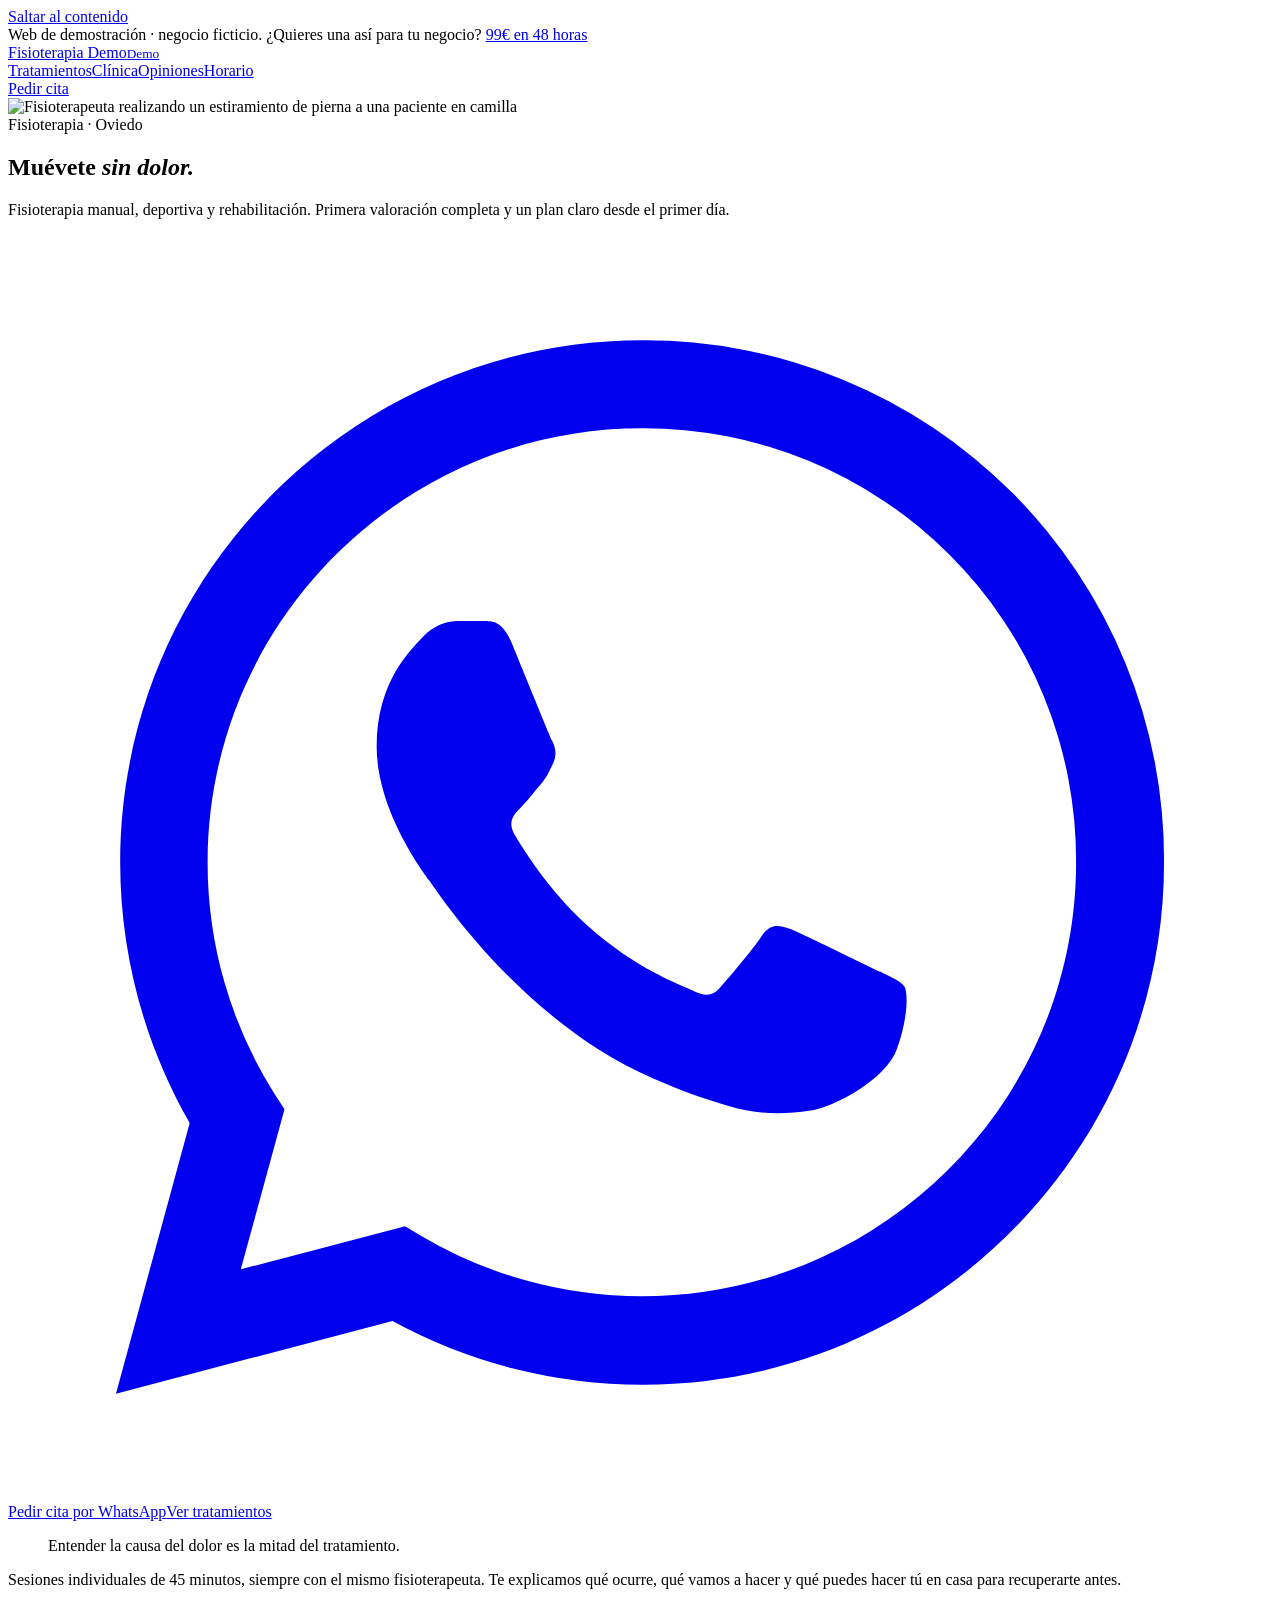
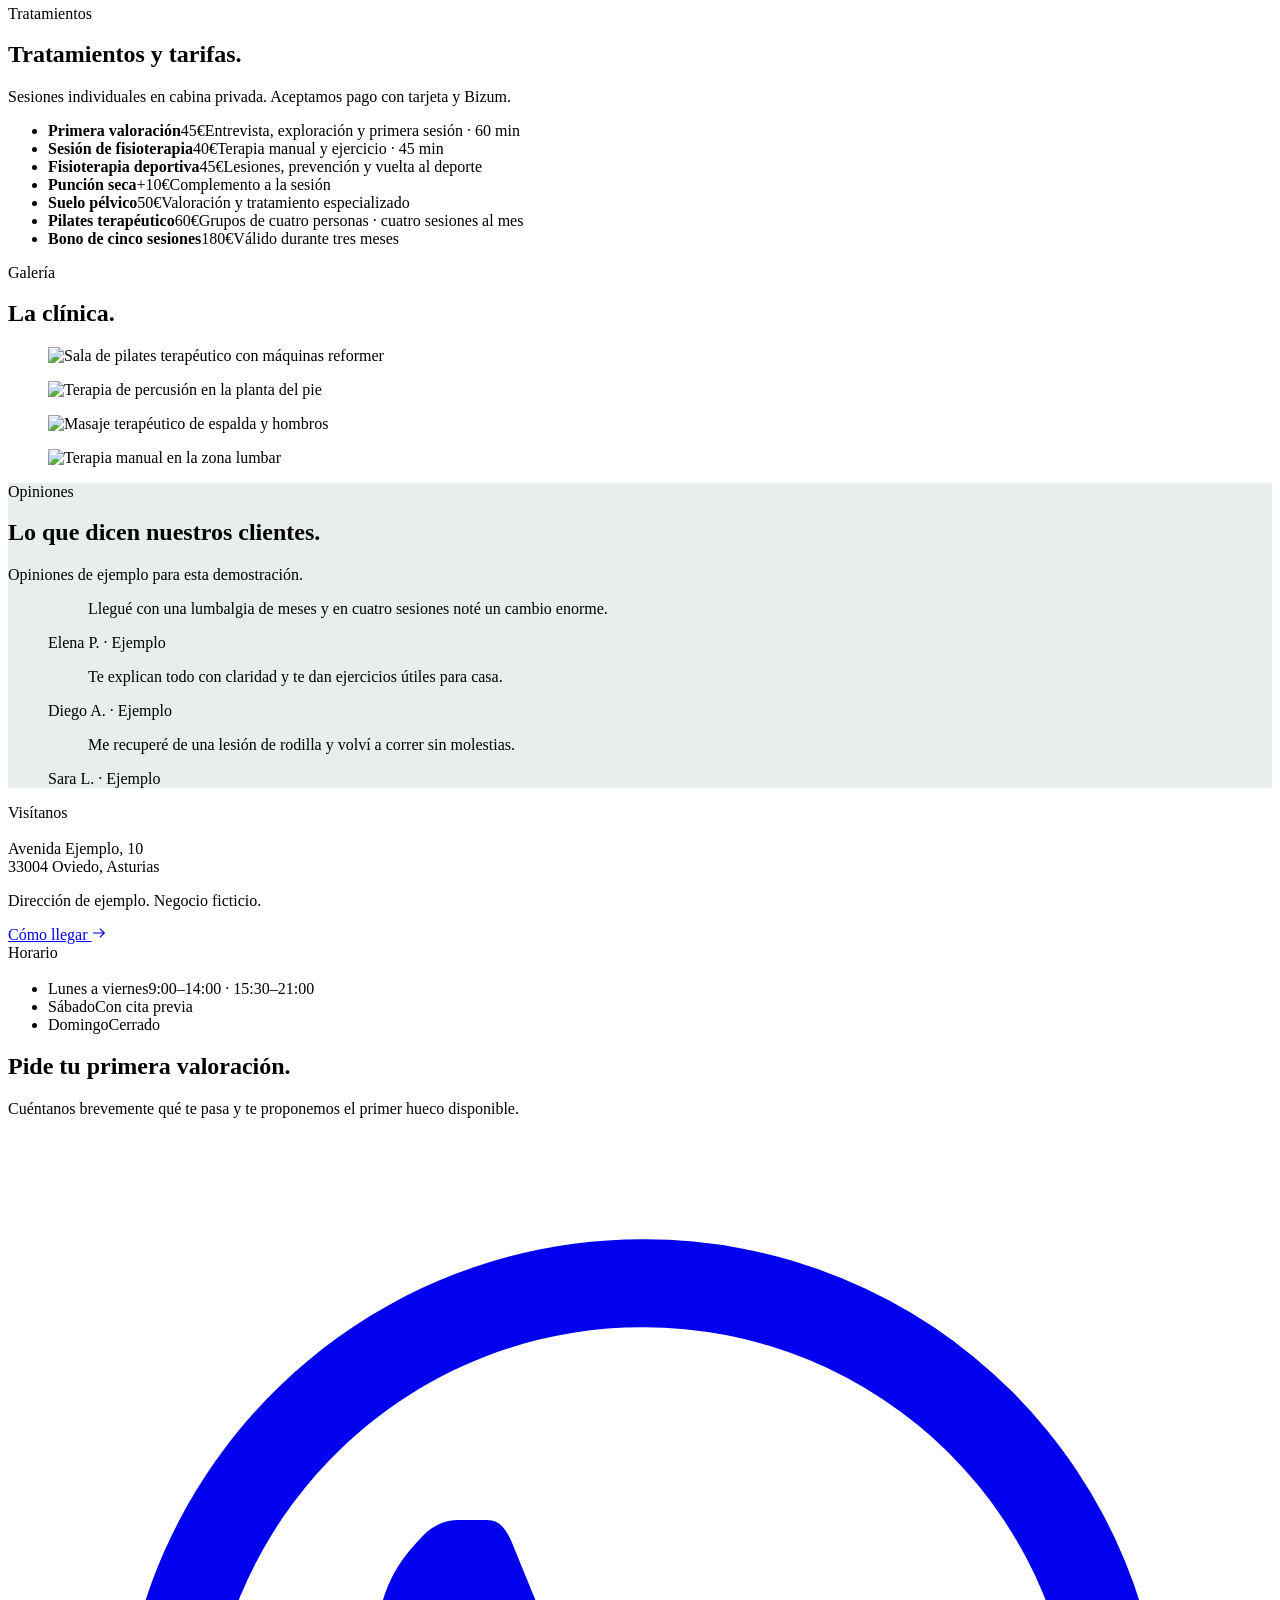
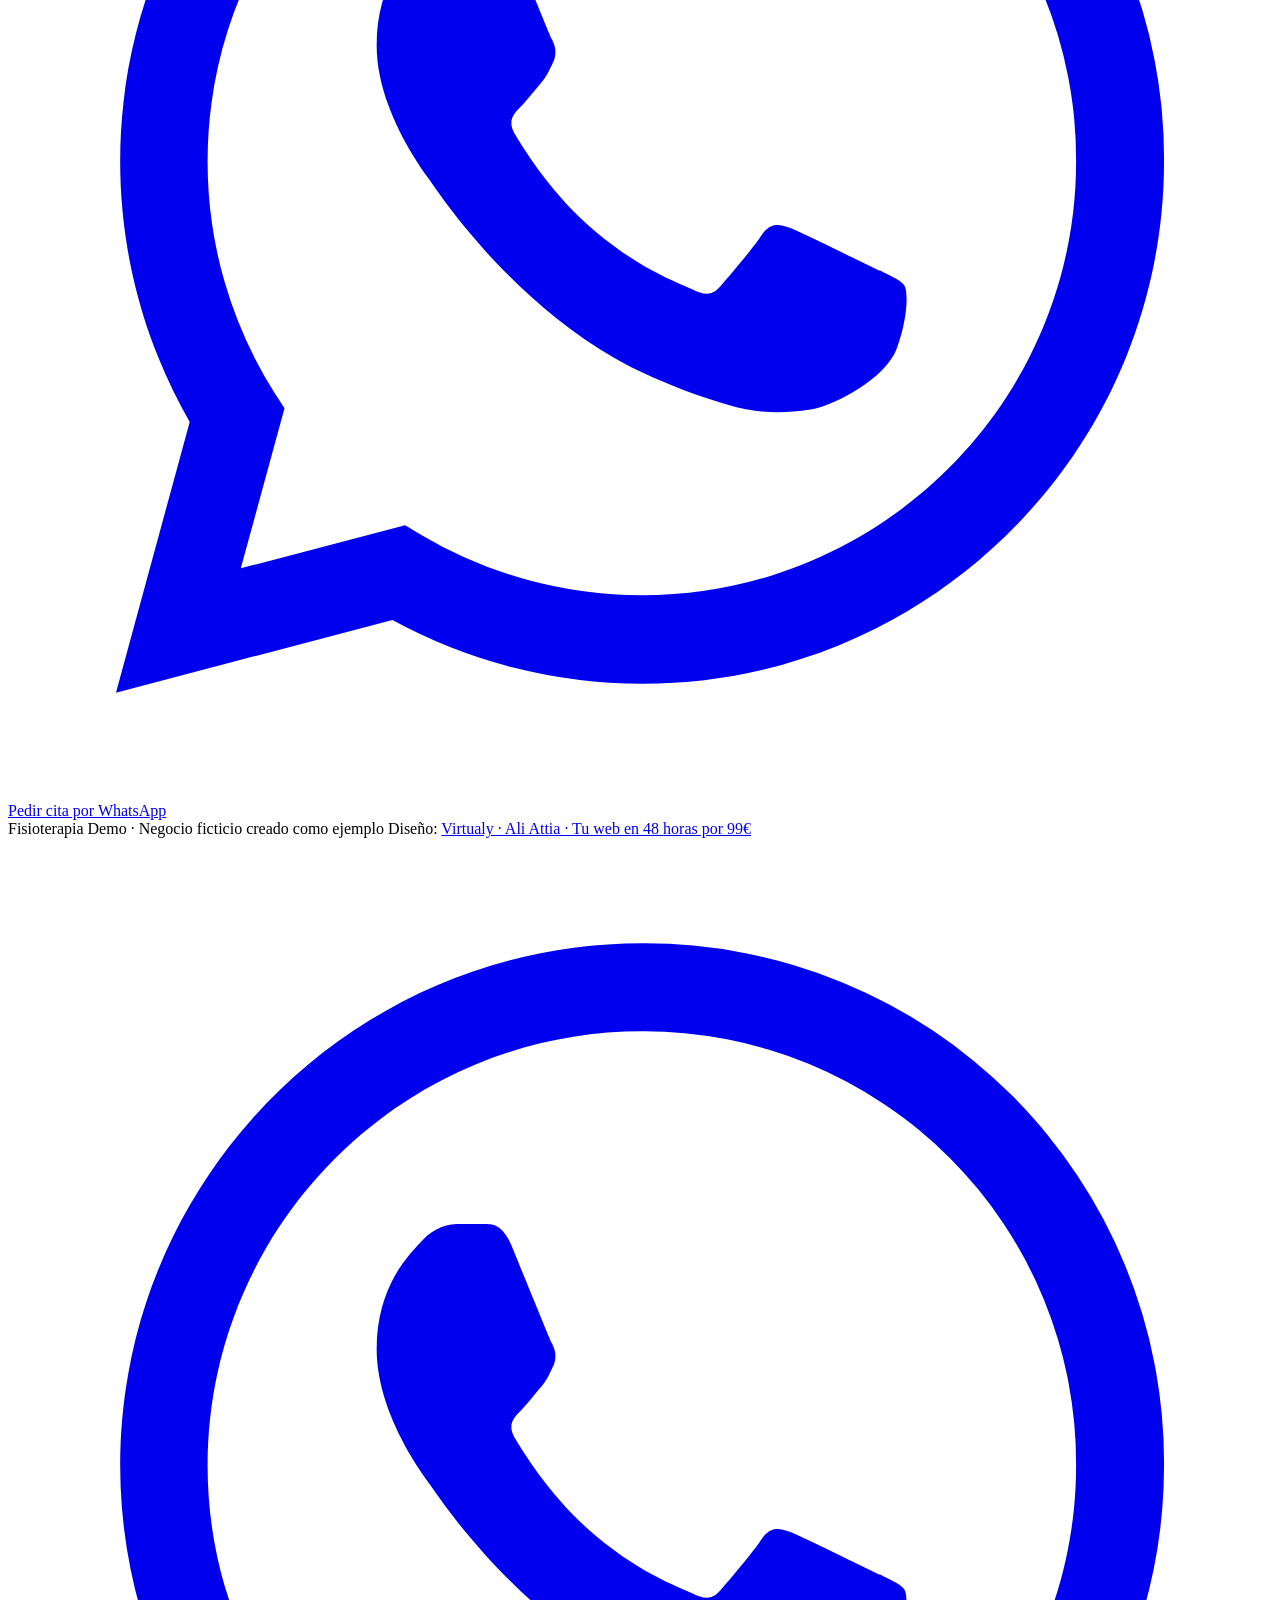
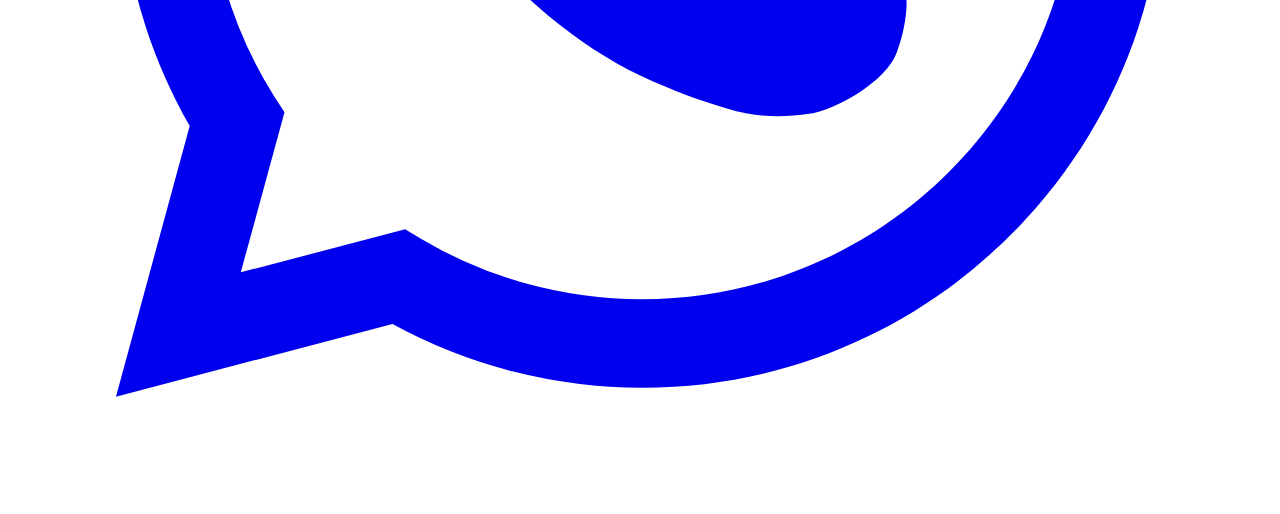
==== commit 9f28764e: "Unified price menu (offer_config.py single source), IVA constant, brand 'Virtualy · Ali Attia', prom" ====
--- a/site/demo-fisioterapia/index.html
+++ b/site/demo-fisioterapia/index.html
@@ -3,15 +3,15 @@
 <head>
 <meta charset="utf-8">
 <meta name="viewport" content="width=device-width, initial-scale=1, viewport-fit=cover">
-<title>Fisioterapia Demo · Fisioterapia en Oviedo (web de demostración)</title>
+<title>Fisioterapia Demo · Fisioterapia en Oviedo (web de demostración) · Virtualy · Ali Attia</title>
 <meta name="description" content="Fisioterapia manual, deportiva y rehabilitación. Primera valoración completa y un plan claro desde el primer día. Web de demostración de un negocio ficticio.">
 <meta name="robots" content="noindex, follow">
 <link rel="canonical" href="https://ali-webs-48h.netlify.app/demo-fisioterapia/">
 <meta name="theme-color" content="#f3f5f4">
 <meta property="og:type" content="website">
 <meta property="og:locale" content="es_ES">
-<meta property="og:site_name" content="Virtualy · Webs en 48 horas">
-<meta property="og:title" content="Fisioterapia Demo · Fisioterapia en Oviedo (web de demostración)">
+<meta property="og:site_name" content="Virtualy · Ali Attia">
+<meta property="og:title" content="Fisioterapia Demo · Fisioterapia en Oviedo (web de demostración) · Virtualy · Ali Attia">
 <meta property="og:description" content="Fisioterapia manual, deportiva y rehabilitación. Primera valoración completa y un plan claro desde el primer día. Web de demostración de un negocio ficticio.">
 <meta property="og:url" content="https://ali-webs-48h.netlify.app/demo-fisioterapia/">
 <meta property="og:image" content="https://ali-webs-48h.netlify.app/assets/shots/demo-fisioterapia-og.jpg">
@@ -120,7 +120,7 @@
 <footer class="df">
   <div class="wrap">
     <span>Fisioterapia Demo · Negocio ficticio creado como ejemplo</span>
-    <span>Diseño: <a href="/">Virtualy · Tu web en 48 horas por 99€</a></span>
+    <span>Diseño: <a href="/">Virtualy · Ali Attia · Tu web en 48 horas por 99€</a></span>
   </div>
 </footer>
 <a class="fab js-demo" href="#visita" aria-label="Pedir cita por WhatsApp (demostración)"><svg viewBox="0 0 24 24" aria-hidden="true" fill="currentColor"><path d="M12.04 2C6.58 2 2.13 6.45 2.13 11.91c0 1.75.46 3.45 1.32 4.95L2.05 22l5.25-1.38a9.9 9.9 0 0 0 4.74 1.21h.01c5.46 0 9.9-4.45 9.9-9.91A9.86 9.86 0 0 0 12.04 2zm0 18.15h-.01a8.2 8.2 0 0 1-4.19-1.15l-.3-.18-3.12.82.83-3.04-.2-.31a8.2 8.2 0 0 1-1.26-4.38c0-4.54 3.7-8.24 8.25-8.24a8.2 8.2 0 0 1 8.24 8.25c0 4.54-3.7 8.23-8.24 8.23zm4.52-6.16c-.25-.12-1.47-.72-1.69-.81-.23-.08-.39-.12-.56.13-.16.25-.64.81-.78.97-.14.17-.29.19-.54.06-.25-.12-1.05-.39-1.99-1.23-.74-.66-1.23-1.47-1.38-1.72-.14-.25-.02-.38.11-.51.11-.11.25-.29.37-.43.13-.15.17-.25.25-.42.08-.17.04-.31-.02-.43-.06-.13-.56-1.35-.76-1.84-.2-.48-.41-.42-.56-.43h-.48c-.17 0-.43.06-.66.31-.23.25-.87.85-.87 2.07 0 1.22.89 2.4 1.01 2.56.12.17 1.75 2.67 4.23 3.74.59.26 1.05.41 1.41.52.59.19 1.13.16 1.56.1.48-.07 1.47-.6 1.67-1.18.21-.58.21-1.07.14-1.18-.06-.1-.22-.16-.47-.29z"/></svg></a>
